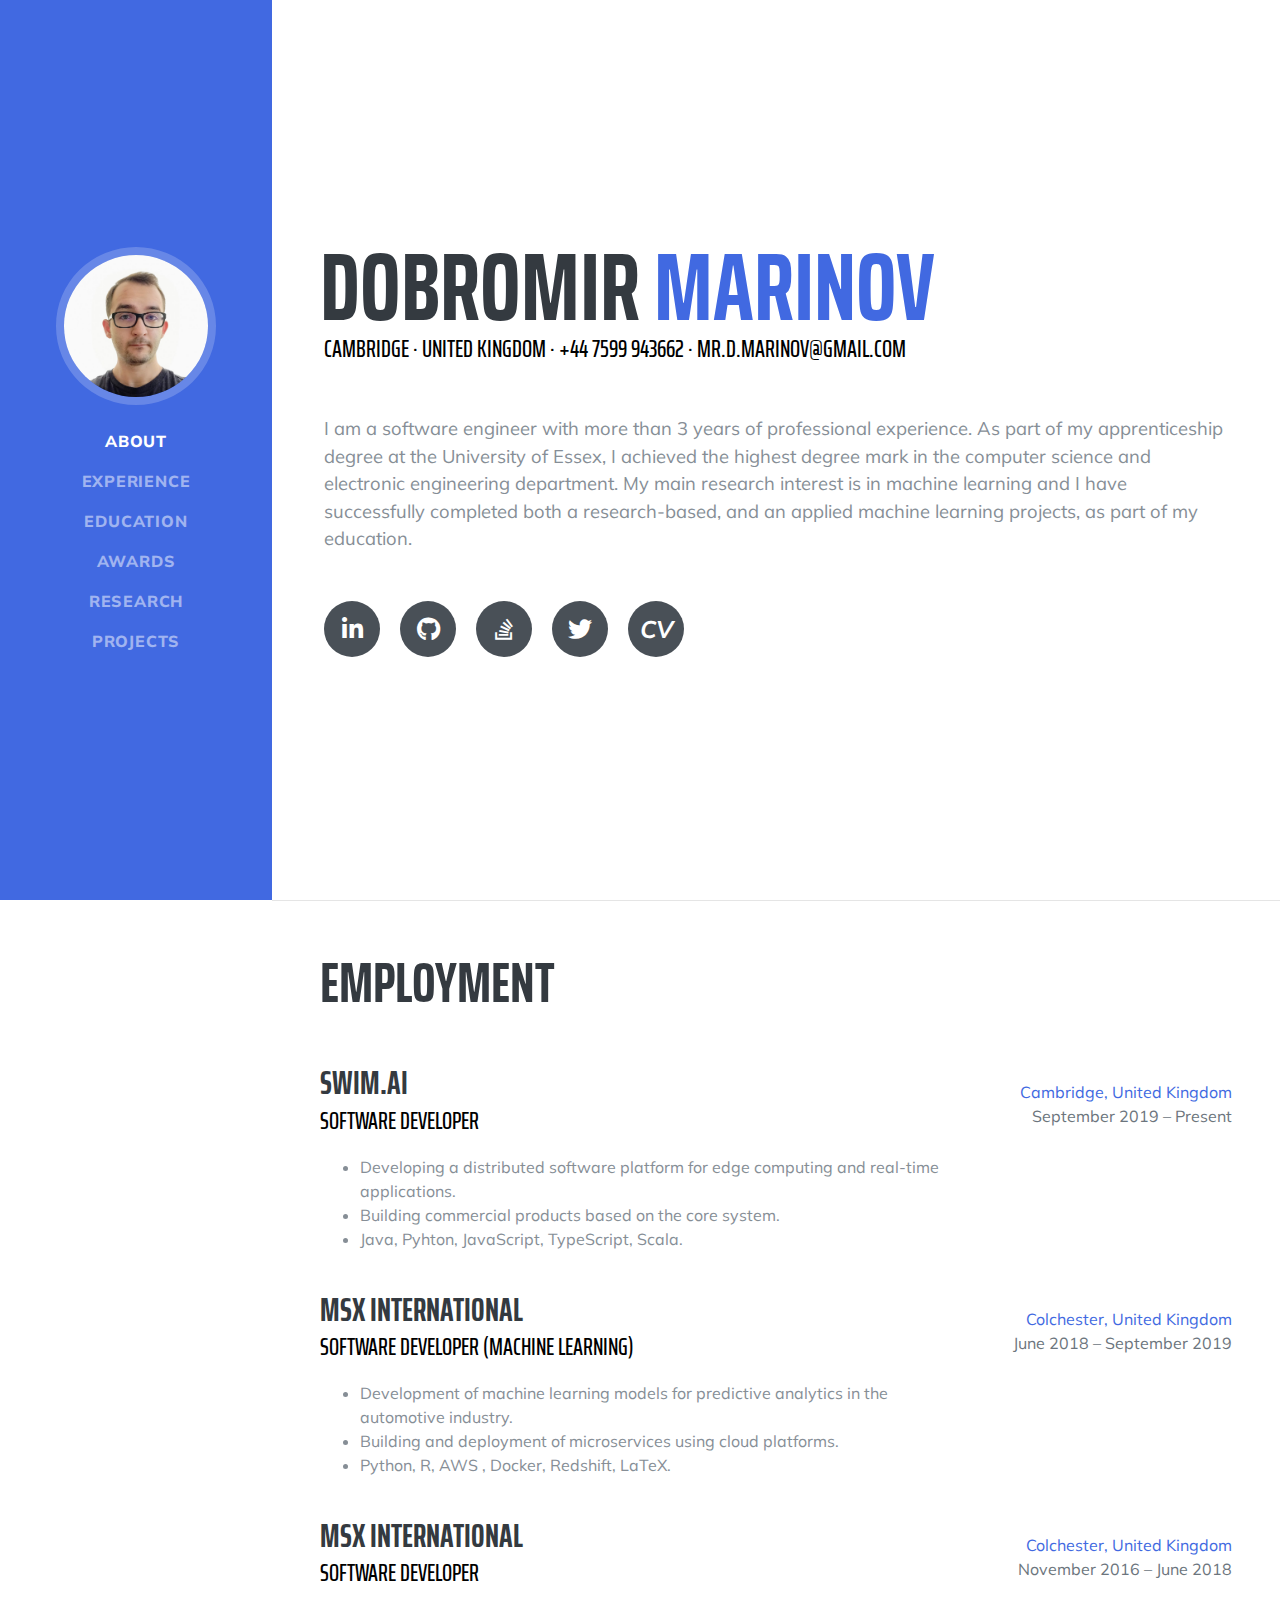
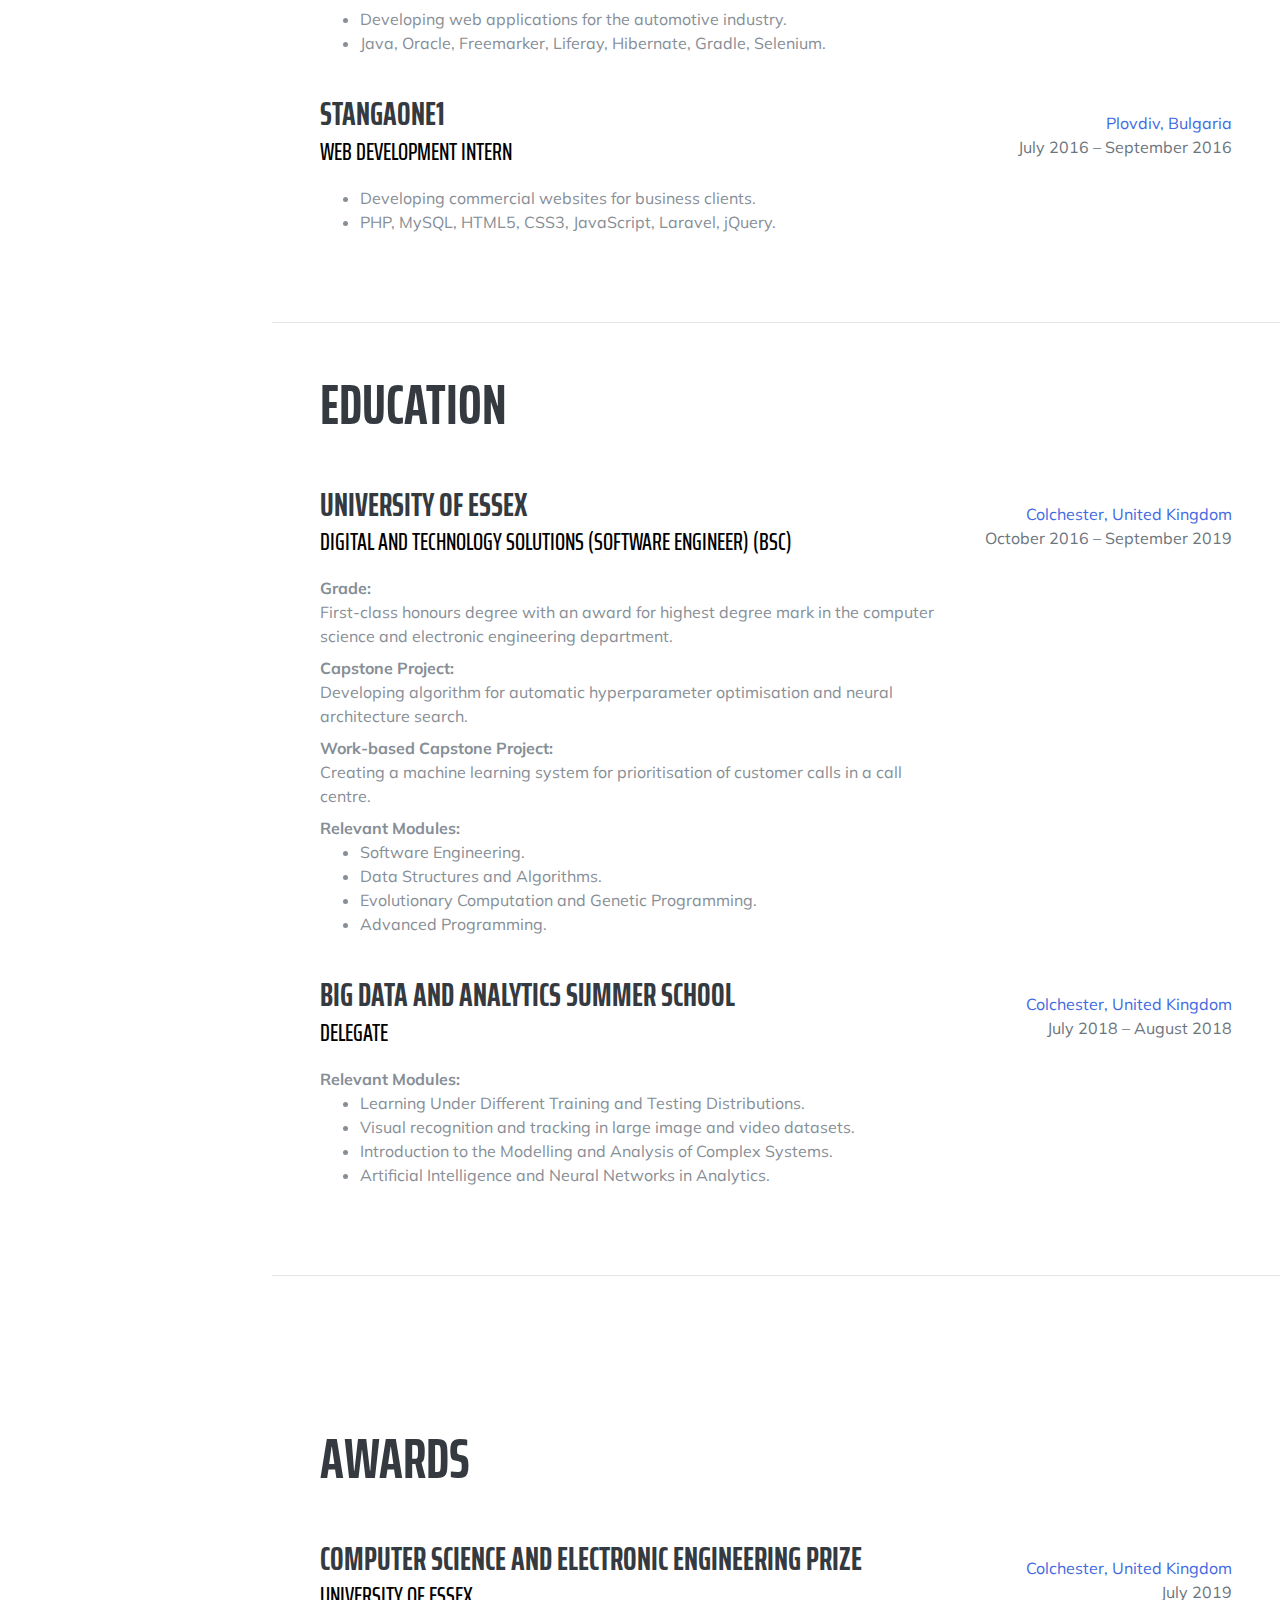
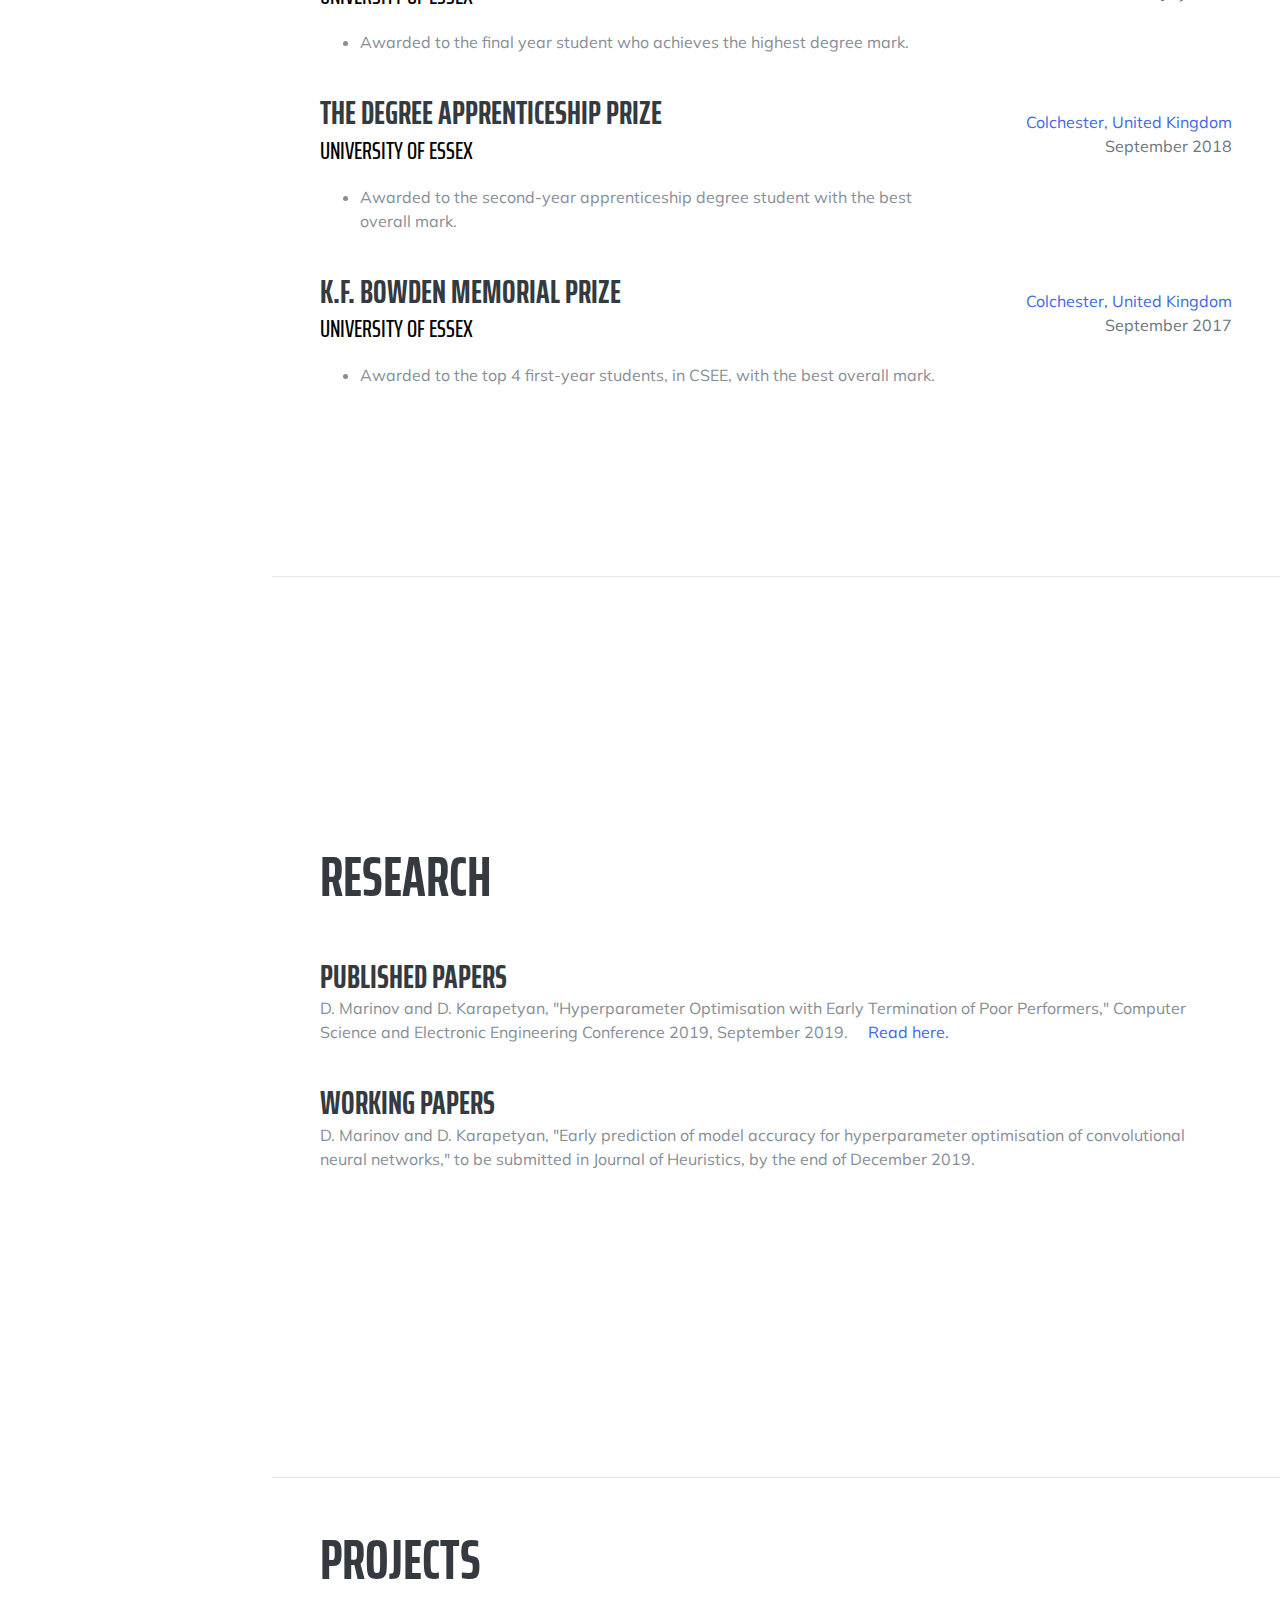
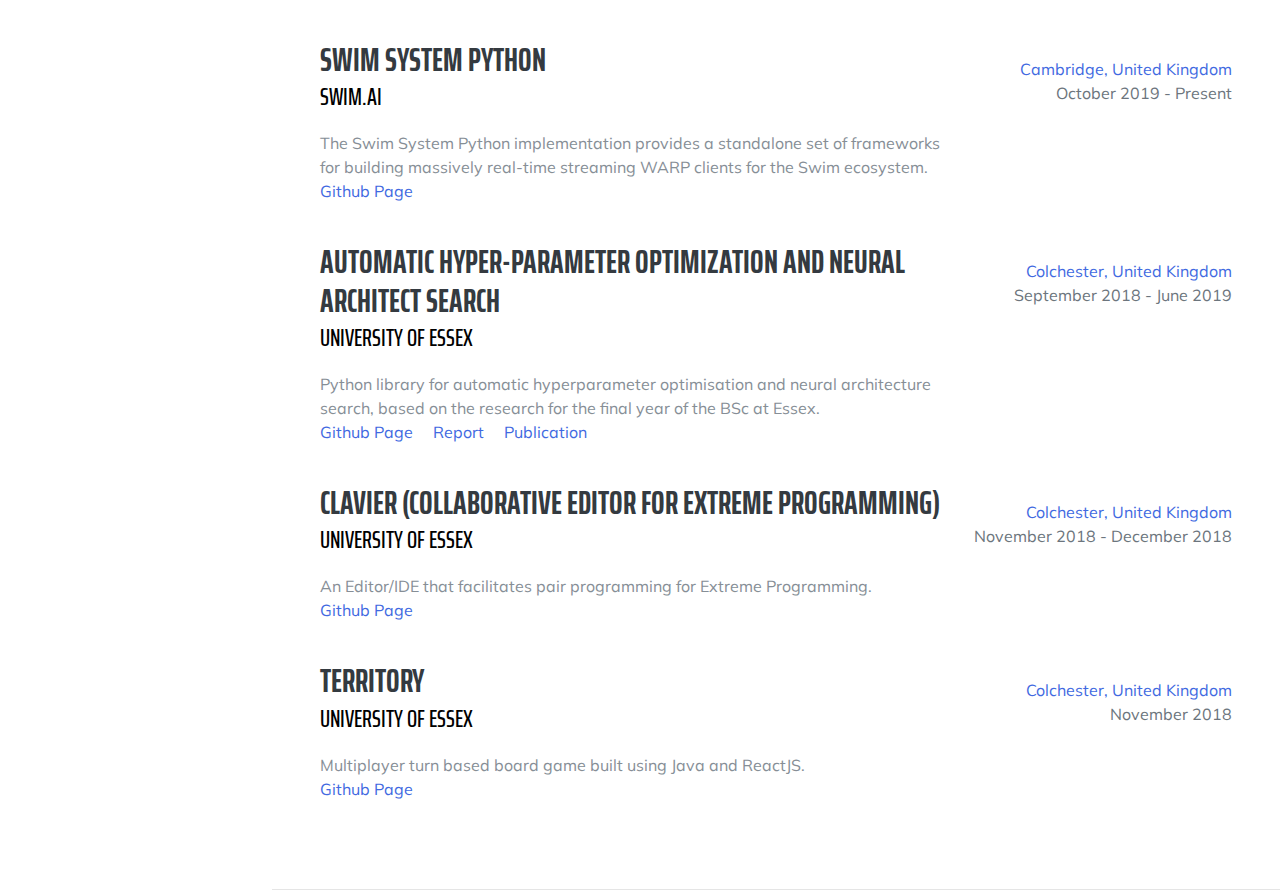
==== index.html @ d0018402 "* Updated CV. * Updated city. * Updated education. * Updated job. * Updated publications and project" ====
<!DOCTYPE html>
<html lang="en">

<head>
    
    <meta charset="utf-8">
    <meta name="viewport" content="width=device-width, initial-scale=1, shrink-to-fit=no">
    <meta name="description" content="My name is Dobromir Marinov and I am a Software Engineer working in machine learning in the UK.">
    <meta name="keywords" content="ML, Software Engineer, Research, Dobromir, Marinov, University, Essex, Machine Learning">
    <meta name="author" content="Dobromir Marinov">
    <meta name="google-site-verification" content="XfNP_G_Fn_tW9j7ukim2nXzLcOLzjDixiuGM0zmpDhY"/>
    
    <title>Dobromir Marinov</title>
    
    <!-- Icon -->
    <link rel="apple-touch-icon-precomposed" sizes="57x57" href="img/favicon/apple-touch-icon-57x57.png"/>
    <link rel="apple-touch-icon-precomposed" sizes="114x114" href="img/favicon/apple-touch-icon-114x114.png"/>
    <link rel="apple-touch-icon-precomposed" sizes="72x72" href="img/favicon/apple-touch-icon-72x72.png"/>
    <link rel="apple-touch-icon-precomposed" sizes="144x144" href="img/favicon/apple-touch-icon-144x144.png"/>
    <link rel="apple-touch-icon-precomposed" sizes="60x60" href="img/favicon/apple-touch-icon-60x60.png"/>
    <link rel="apple-touch-icon-precomposed" sizes="120x120" href="img/favicon/apple-touch-icon-120x120.png"/>
    <link rel="apple-touch-icon-precomposed" sizes="76x76" href="img/favicon/apple-touch-icon-76x76.png"/>
    <link rel="apple-touch-icon-precomposed" sizes="152x152" href="img/favicon/apple-touch-icon-152x152.png"/>
    <link rel="icon" type="image/png" href="img/favicon/favicon-196x196.png" sizes="196x196"/>
    <link rel="icon" type="image/png" href="img/favicon/favicon-96x96.png" sizes="96x96"/>
    <link rel="icon" type="image/png" href="img/favicon/favicon-32x32.png" sizes="32x32"/>
    <link rel="icon" type="image/png" href="img/favicon/favicon-16x16.png" sizes="16x16"/>
    <link rel="icon" type="image/png" href="img/favicon/favicon-128.png" sizes="128x128"/>
    <meta name="application-name" content="&nbsp;"/>
    <meta name="msapplication-TileColor" content="#FFFFFF"/>
    <meta name="msapplication-TileImage" content="mstile-144x144.png"/>
    <meta name="msapplication-square70x70logo" content="mstile-70x70.png"/>
    <meta name="msapplication-square150x150logo" content="mstile-150x150.png"/>
    <meta name="msapplication-wide310x150logo" content="mstile-310x150.png"/>
    <meta name="msapplication-square310x310logo" content="mstile-310x310.png"/>
    
    
    <!-- Bootstrap core CSS -->
    <link href="vendor/bootstrap/css/bootstrap.min.css" rel="stylesheet">
    
    <!-- Custom fonts for this template -->
    <link href="https://fonts.googleapis.com/css?family=Saira+Extra+Condensed:500,700" rel="stylesheet">
    <link href="https://fonts.googleapis.com/css?family=Muli:400,400i,800,800i" rel="stylesheet">
    <link href="vendor/fontawesome-free/css/all.min.css" rel="stylesheet">
    
    <!-- Custom styles for this template -->
    <link href="css/resume.min.css" rel="stylesheet">

</head>

<body id="page-top">

<nav class="navbar navbar-expand-lg navbar-dark bg-primary fixed-top" id="sideNav">
    <a class="navbar-brand js-scroll-trigger" href="#page-top">
        <span class="d-block d-lg-none">Dobromir Marinov</span>
        <span class="d-none d-lg-block">
        <img class="img-fluid img-profile rounded-circle mx-auto mb-2" src="img/profile.jpg" alt="Dobromir">
      </span>
    </a>
    <button class="navbar-toggler" type="button" data-toggle="collapse" data-target="#navbarSupportedContent" aria-controls="navbarSupportedContent"
            aria-expanded="false" aria-label="Toggle navigation">
        <span class="navbar-toggler-icon"></span>
    </button>
    <div class="collapse navbar-collapse" id="navbarSupportedContent">
        <ul class="navbar-nav">
            <li class="nav-item">
                <a class="nav-link js-scroll-trigger" href="#about">About</a>
            </li>
            <li class="nav-item">
                <a class="nav-link js-scroll-trigger" href="#experience">Experience</a>
            </li>
            <li class="nav-item">
                <a class="nav-link js-scroll-trigger" href="#education">Education</a>
            </li>
            <li class="nav-item">
                <a class="nav-link js-scroll-trigger" href="#awards">Awards</a>
            </li>
            <li class="nav-item">
                <a class="nav-link js-scroll-trigger" href="#research">Research</a>
            </li>
            <li class="nav-item">
                <a class="nav-link js-scroll-trigger" href="#projects">Projects</a>
            </li>
        </ul>
    </div>
</nav>

<div class="container-fluid p-0">
    
    <section class="resume-section p-3 p-lg-5 d-flex align-items-center" id="about">
        <div class="w-100">
            <h1 class="mb-0">Dobromir
                <span class="text-primary">Marinov</span>
            </h1>
            <div class="subheading mb-5 pl-1">Cambridge · United Kingdom · +44 7599 943662 · <span class="reversed">moc.liamg@voniram.d.rm</span>
            </div>
            <p class="lead mb-5 pl-1">I am a software engineer with more than 3 years of professional experience.
                As part of my apprenticeship degree at the University of Essex, I achieved the highest degree mark in the computer science and
                electronic engineering department.
                My main research interest is in machine learning and I have successfully completed both a research-based, and an applied machine
                learning projects, as part of my education.</p>
            <div class="social-icons pl-1">
                <a href="https://www.linkedin.com/in/dobromirmarinov/">
                    <i class="fab fa-linkedin-in"></i>
                </a>
                <a href="https://github.com/DobromirM">
                    <i class="fab fa-github"></i>
                </a>
                <a href="https://stackoverflow.com/users/5853611/dobromirm">
                    <i class="fab fa-stack-overflow"></i>
                </a>
                <a href="https://twitter.com/DobromirMarinov">
                    <i class="fab fa-twitter"></i>
                </a>
                <a id="cv" href="resources/DMarinovCV.pdf" target="_blank">
                    <i>CV</i>
                </a>
            </div>
        </div>
    </section>
    
    <hr class="m-0">
    
    <section class="resume-section p-3 p-lg-5 d-flex justify-content-center" id="experience">
        <div class="w-100">
            <h2 class="mb-5">Employment</h2>
            
            
            <div class="resume-item d-flex flex-column flex-md-row justify-content-between mb-4">
                <div class="resume-content">
                    <h3 class="mb-0">Swim.Ai</h3>
                    <div class="subheading mb-3">Software Developer</div>
                    <ul>
                        <li>Developing a distributed software platform for edge computing and real-time applications.</li>
                        <li>Building commercial products based on the core system.</li>
                        <li>Java, Pyhton, JavaScript, TypeScript, Scala.</li>
                    </ul>
                </div>
                <div class="resume-date text-md-right">
                    <div class="text-primary pt-3">Cambridge, United Kingdom</div>
                    <div class="text-secondary">September 2019 – Present</div>
                </div>
            </div>
            <div class="resume-item d-flex flex-column flex-md-row justify-content-between mb-4">
                <div class="resume-content">
                    <h3 class="mb-0">MSX International</h3>
                    <div class="subheading mb-3">Software Developer (Machine Learning)</div>
                    <ul>
                        <li>Development of machine learning models for predictive analytics in the automotive industry.</li>
                        <li>Building and deployment of microservices using cloud platforms.</li>
                        <li>Python, R, AWS , Docker, Redshift, LaTeX.</li>
                    </ul>
                </div>
                <div class="resume-date text-md-right">
                    <div class="text-primary pt-3">Colchester, United Kingdom</div>
                    <div class="text-secondary">June 2018 – September 2019</div>
                </div>
            </div>
            
            <div class="resume-item d-flex flex-column flex-md-row justify-content-between mb-4">
                <div class="resume-content">
                    <h3 class="mb-0">MSX International</h3>
                    <div class="subheading mb-3">Software Developer</div>
                    <ul>
                        <li>Developing web applications for the automotive industry.</li>
                        <li>Java, Oracle, Freemarker, Liferay, Hibernate, Gradle, Selenium.</li>
                    </ul>
                </div>
                <div class="resume-date text-md-right">
                    <div class="text-primary pt-3">Colchester, United Kingdom</div>
                    <div class="text-secondary">November 2016 – June 2018</div>
                </div>
            </div>
            <div class="resume-item d-flex flex-column flex-md-row justify-content-between mb-4">
                <div class="resume-content">
                    <h3 class="mb-0">StangaOne1</h3>
                    <div class="subheading mb-3">Web Development Intern</div>
                    <ul>
                        <li>Developing commercial websites for business clients.</li>
                        <li>PHP, MySQL, HTML5, CSS3, JavaScript, Laravel, jQuery.</li>
                    </ul>
                </div>
                <div class="resume-date text-md-right">
                    <div class="text-primary pt-3">Plovdiv, Bulgaria</div>
                    <div class="text-secondary">July 2016 – September 2016</div>
                </div>
            </div>
        
        </div>
    
    </section>
    
    <hr class="m-0">
    
    <section class="resume-section p-3 p-lg-5 d-flex align-items-center" id="education">
        <div class="w-100">
            <h2 class="mb-5">Education</h2>
            
            <div class="resume-item d-flex flex-column flex-md-row justify-content-between mb-4">
                <div class="resume-content">
                    <h3 class="mb-0">University of Essex</h3>
                    <div class="subheading mb-3">Digital and Technology Solutions (Software Engineer) (BSc)</div>
                    <div><strong>Grade:</strong>
                        <div>
                        </div>
                        First-class honours degree with an award for highest degree mark in the computer science and electronic engineering
                        department.
                    </div>
                    <div class="mt-2"><strong>Capstone Project:</strong>
                        <div>
                        </div>
                        Developing algorithm for automatic hyperparameter optimisation and neural architecture search.
                    </div>
                    <div class="mt-2"><strong>Work-based Capstone Project:</strong>
                        <div>
                        </div>
                        Creating a machine learning system for prioritisation of customer calls in a call centre.
                    </div>
                    <div class="mt-2"><strong>Relevant Modules:</strong></div>
                    <ul>
                        <li>Software Engineering.</li>
                        <li>Data Structures and Algorithms.</li>
                        <li>Evolutionary Computation and Genetic Programming.</li>
                        <li>Advanced Programming.</li>
                    </ul>
                </div>
                <div class="resume-date text-md-right">
                    <div class="text-primary pt-3">Colchester, United Kingdom</div>
                    <div class="text-secondary">October 2016 – September 2019</div>
                </div>
            </div>
            
            <div class="resume-item d-flex flex-column flex-md-row justify-content-between mb-4">
                <div class="resume-content">
                    <h3 class="mb-0">Big Data and Analytics Summer School</h3>
                    <div class="subheading mb-3">Delegate</div>
                    <div class="mt-2"><strong>Relevant Modules:</strong></div>
                    <ul>
                        <li>Learning Under Different Training and Testing Distributions.</li>
                        <li>Visual recognition and tracking in large image and video datasets.</li>
                        <li>Introduction to the Modelling and Analysis of Complex Systems.</li>
                        <li>Artificial Intelligence and Neural Networks in Analytics.</li>
                    </ul>
                </div>
                <div class="resume-date text-md-right">
                    <div class="text-primary pt-3">Colchester, United Kingdom</div>
                    <div class="text-secondary">July 2018 – August 2018</div>
                </div>
            </div>
        
        </div>
    </section>
    
    <hr class="m-0">
    
    <section class="resume-section p-3 p-lg-5 d-flex align-items-center" id="awards">
        <div class="w-100">
            <h2 class="mb-5">Awards</h2>
            
            <div class="resume-item d-flex flex-column flex-md-row justify-content-between mb-4">
                <div class="resume-content">
                    <h3 class="mb-0">Computer Science and Electronic Engineering Prize</h3>
                    <div class="subheading mb-3">University of Essex</div>
                    <ul>
                        <li>Awarded to the final year student who achieves the highest degree mark.</li>
                    </ul>
                </div>
                <div class="resume-date text-md-right">
                    <div class="text-primary pt-3">Colchester, United Kingdom</div>
                    <div class="text-secondary">July 2019</div>
                </div>
            </div>
            
            <div class="resume-item d-flex flex-column flex-md-row justify-content-between mb-4">
                <div class="resume-content">
                    <h3 class="mb-0">The Degree Apprenticeship Prize</h3>
                    <div class="subheading mb-3">University of Essex</div>
                    <ul>
                        <li>Awarded to the second-year apprenticeship degree student with the best overall mark.</li>
                    </ul>
                </div>
                <div class="resume-date text-md-right">
                    <div class="text-primary pt-3">Colchester, United Kingdom</div>
                    <div class="text-secondary">September 2018</div>
                </div>
            </div>
            
            <div class="resume-item d-flex flex-column flex-md-row justify-content-between mb-4">
                <div class="resume-content">
                    <h3 class="mb-0">K.F. Bowden Memorial Prize</h3>
                    <div class="subheading mb-3">University of Essex</div>
                    <ul>
                        <li>Awarded to the top 4 first-year students, in CSEE, with the best overall mark.</li>
                    </ul>
                </div>
                <div class="resume-date text-md-right">
                    <div class="text-primary pt-3">Colchester, United Kingdom</div>
                    <div class="text-secondary">September 2017</div>
                </div>
            </div>
        </div>
    </section>
    
    <hr class="m-0">
    
    <section class="resume-section p-3 p-lg-5 d-flex align-items-center" id="research">
        <div class="w-100">
            
            <h2 class="mb-5">Research</h2>
            
            <div class="resume-item d-flex flex-column flex-md-row justify-content-between mb-4">
                <div class="resume-content">
                    <h3 class="mb-0">Published Papers</h3>
                    <p>D. Marinov and D. Karapetyan, "Hyperparameter Optimisation with Early Termination of Poor Performers," Computer Science and
                        Electronic Engineering Conference 2019, September 2019.
                        <a class="ml-3" href="https://arxiv.org/pdf/1907.08651.pdf" target="_blank">Read here.</a>
                    </p>
                   
                </div>
            </div>
            
            <div class="resume-item d-flex flex-column flex-md-row justify-content-between mb-4">
                <div class="resume-content">
                    <h3 class="mb-0">Working Papers</h3>
                    <p>D. Marinov and D. Karapetyan, "Early prediction of model accuracy for hyperparameter optimisation of convolutional neural
                        networks," to be submitted in Journal of Heuristics, by the end of December 2019.
                    </p>
                </div>
            </div>
            
        </div>
    </section>
    
    <hr class="m-0">
    
    <section class="resume-section p-3 p-lg-5 d-flex align-items-center" id="projects">
        <div class="w-100">
            <h2 class="mb-5">Projects</h2>
            
            <div class="resume-item d-flex flex-column flex-md-row justify-content-between mb-4">
                <div class="resume-content">
                    <h3 class="mb-0">Swim System Python</h3>
                    <div class="subheading mb-3">Swim.AI</div>
                    <p>The Swim System Python implementation provides a standalone set of frameworks for building massively real-time streaming WARP
                        clients for the Swim ecosystem.
                        <br><a href="https://github.com/swimos/swim-system-python">Github Page</a>
                    </p>
                </div>
                <div class="resume-date text-md-right">
                    <div class="text-primary pt-3">Cambridge, United Kingdom</div>
                    <div class="text-secondary">October 2019 - Present</div>
                </div>
            </div>
            
            <div class="resume-item d-flex flex-column flex-md-row justify-content-between mb-4">
                <div class="resume-content">
                    <h3 class="mb-0">Automatic hyper-parameter optimization and neural architect search</h3>
                    <div class="subheading mb-3">University of Essex</div>
                    <p>Python library for automatic hyperparameter optimisation and neural architecture search, based on the research for the final
                        year of the BSc at Essex.
                        <br><a href="https://github.com/DobromirM/Predictive-Hyperparameter-Optimisation">Github Page</a>
                        <a class="ml-3" id="hyper-opt-report" href="resources/Hyper_Opt_Final_Report.pdf" target="_blank">Report</a>
                        <a class="ml-3" id="hyper-opt-publication" href="https://arxiv.org/pdf/1907.08651.pdf" target="_blank">Publication</a>
                    </p>
                </div>
                <div class="resume-date text-md-right">
                    <div class="text-primary pt-3">Colchester, United Kingdom</div>
                    <div class="text-secondary">September 2018 - June 2019</div>
                </div>
            </div>
            
            <div class="resume-item d-flex flex-column flex-md-row justify-content-between mb-4">
                <div class="resume-content">
                    <h3 class="mb-0">CLAVIER (ColLaborAtiVe edItor for Extreme pRogramming)</h3>
                    <div class="subheading mb-3">University of Essex</div>
                    <p>An Editor/IDE that facilitates pair programming for Extreme Programming.
                        <br><a href="https://github.com/DobromirM/Clavier">Github Page</a>
                    </p>
                </div>
                <div class="resume-date text-md-right">
                    <div class="text-primary pt-3">Colchester, United Kingdom</div>
                    <div class="text-secondary">November 2018 - December 2018</div>
                </div>
            </div>
            
            <div class="resume-item d-flex flex-column flex-md-row justify-content-between mb-4">
                <div class="resume-content">
                    <h3 class="mb-0">Territory</h3>
                    <div class="subheading mb-3">University of Essex</div>
                    <p>Multiplayer turn based board game built using Java and ReactJS.
                        <br><a href="https://github.com/DobromirM/Territory">Github Page</a>
                    </p>
                </div>
                <div class="resume-date text-md-right">
                    <div class="text-primary pt-3">Colchester, United Kingdom</div>
                    <div class="text-secondary">November 2018</div>
                </div>
            </div>
        
        </div>
    </section>
    
    <hr class="m-0">

</div>

<!-- Bootstrap core JavaScript -->
<script src="vendor/jquery/jquery.min.js"></script>
<script src="vendor/bootstrap/js/bootstrap.bundle.min.js"></script>

<!-- Plugin JavaScript -->
<script src="vendor/jquery-easing/jquery.easing.min.js"></script>

<!-- Custom scripts for this template -->
<script src="js/resume.min.js"></script>

</body>

</html>
---- css/resume.min.css ----
/*!
 * Start Bootstrap - Resume v5.0.3 (https://startbootstrap.com/template-overviews/resume)
 * Copyright 2013-2019 Start Bootstrap
 * Licensed under MIT (https://github.com/BlackrockDigital/startbootstrap-resume/blob/master/LICENSE)
 */body{font-family:Muli,-apple-system,BlinkMacSystemFont,'Segoe UI',Roboto,'Helvetica Neue',Arial,sans-serif,'Apple Color Emoji','Segoe UI Emoji','Segoe UI Symbol','Noto Color Emoji';padding-top:54px;color:#868e96}@media (min-width:992px){body{padding-top:0;padding-left:17rem}}h1,h2,h3,h4,h5,h6{font-family:'Saira Extra Condensed',-apple-system,BlinkMacSystemFont,'Segoe UI',Roboto,'Helvetica Neue',Arial,sans-serif,'Apple Color Emoji','Segoe UI Emoji','Segoe UI Symbol','Noto Color Emoji';font-weight:700;text-transform:uppercase;color:#343a40}h1{font-size:6rem;line-height:5.5rem}h2{font-size:3.5rem}h3{font-size:2rem}p.lead{font-size:1.15rem;font-weight:400}.subheading{text-transform:uppercase;font-weight:500;font-family:'Saira Extra Condensed',-apple-system,BlinkMacSystemFont,'Segoe UI',Roboto,'Helvetica Neue',Arial,sans-serif,'Apple Color Emoji','Segoe UI Emoji','Segoe UI Symbol','Noto Color Emoji';font-size:1.5rem;color:#000}.social-icons a{display:inline-block;height:3.5rem;width:3.5rem;background-color:#495057;color:#fff!important;border-radius:100%;text-align:center;font-size:1.5rem;line-height:3.5rem;margin-right:1rem}.social-icons a:last-child{margin-right:0}.social-icons a:hover{background-color:#4169e1}.dev-icons{font-size:3rem}.dev-icons .list-inline-item i:hover{color:#4169e1}#sideNav .navbar-nav .nav-item .nav-link{font-weight:800;letter-spacing:.05rem;text-transform:uppercase}#sideNav .navbar-toggler:focus{outline-color:#d48a6e}.reversed{direction:rtl;unicode-bidi:bidi-override}@media (min-width:992px){#sideNav{text-align:center;position:fixed;top:0;left:0;display:-webkit-box;display:-ms-flexbox;display:flex;-webkit-box-orient:vertical;-webkit-box-direction:normal;-ms-flex-direction:column;flex-direction:column;width:17rem;height:100vh}#sideNav .navbar-brand{display:-webkit-box;display:-ms-flexbox;display:flex;margin:auto auto 0;padding:.5rem}#sideNav .navbar-brand .img-profile{max-width:10rem;max-height:10rem;border:.5rem solid rgba(255,255,255,.2)}#sideNav .navbar-collapse{display:-webkit-box;display:-ms-flexbox;display:flex;-webkit-box-align:start;-ms-flex-align:start;align-items:flex-start;-webkit-box-flex:0;-ms-flex-positive:0;flex-grow:0;width:100%;margin-bottom:auto}#sideNav .navbar-collapse .navbar-nav{-webkit-box-orient:vertical;-webkit-box-direction:normal;-ms-flex-direction:column;flex-direction:column;width:100%}#sideNav .navbar-collapse .navbar-nav .nav-item{display:block}#sideNav .navbar-collapse .navbar-nav .nav-item .nav-link{display:block}}section.resume-section{padding-top:5rem!important;padding-bottom:5rem!important;max-width:75rem}section.resume-section .resume-item .resume-date{min-width:none}@media (min-width:768px){section.resume-section{min-height:100vh}section.resume-section .resume-item .resume-date{min-width:18rem}}@media (min-width:992px){section.resume-section{padding-top:3rem!important;padding-bottom:3rem!important}}.bg-primary{background-color:#4169e1!important}.text-primary{color:#4169e1!important}a{color:#4169e1}a:active,a:focus,a:hover{color:#824027}#cv{font-weight:700}#cv:hover{text-decoration:none}
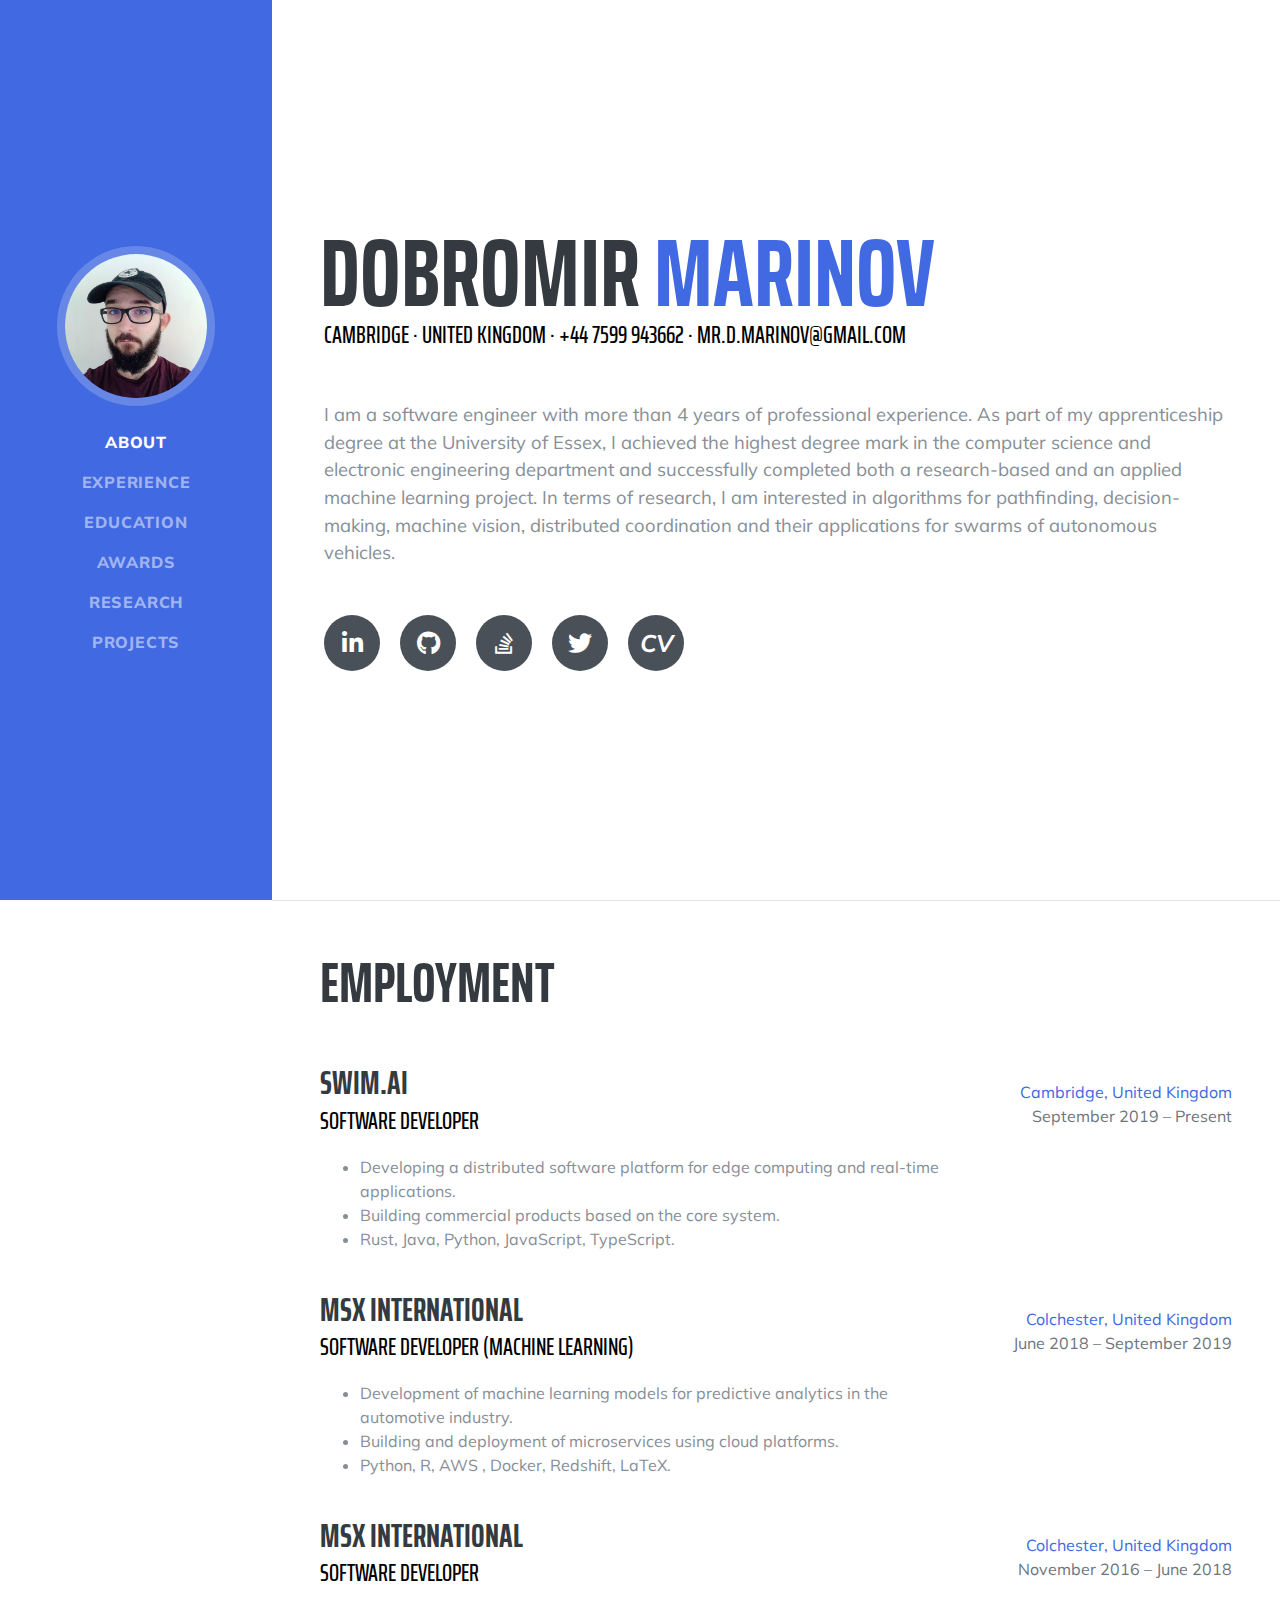
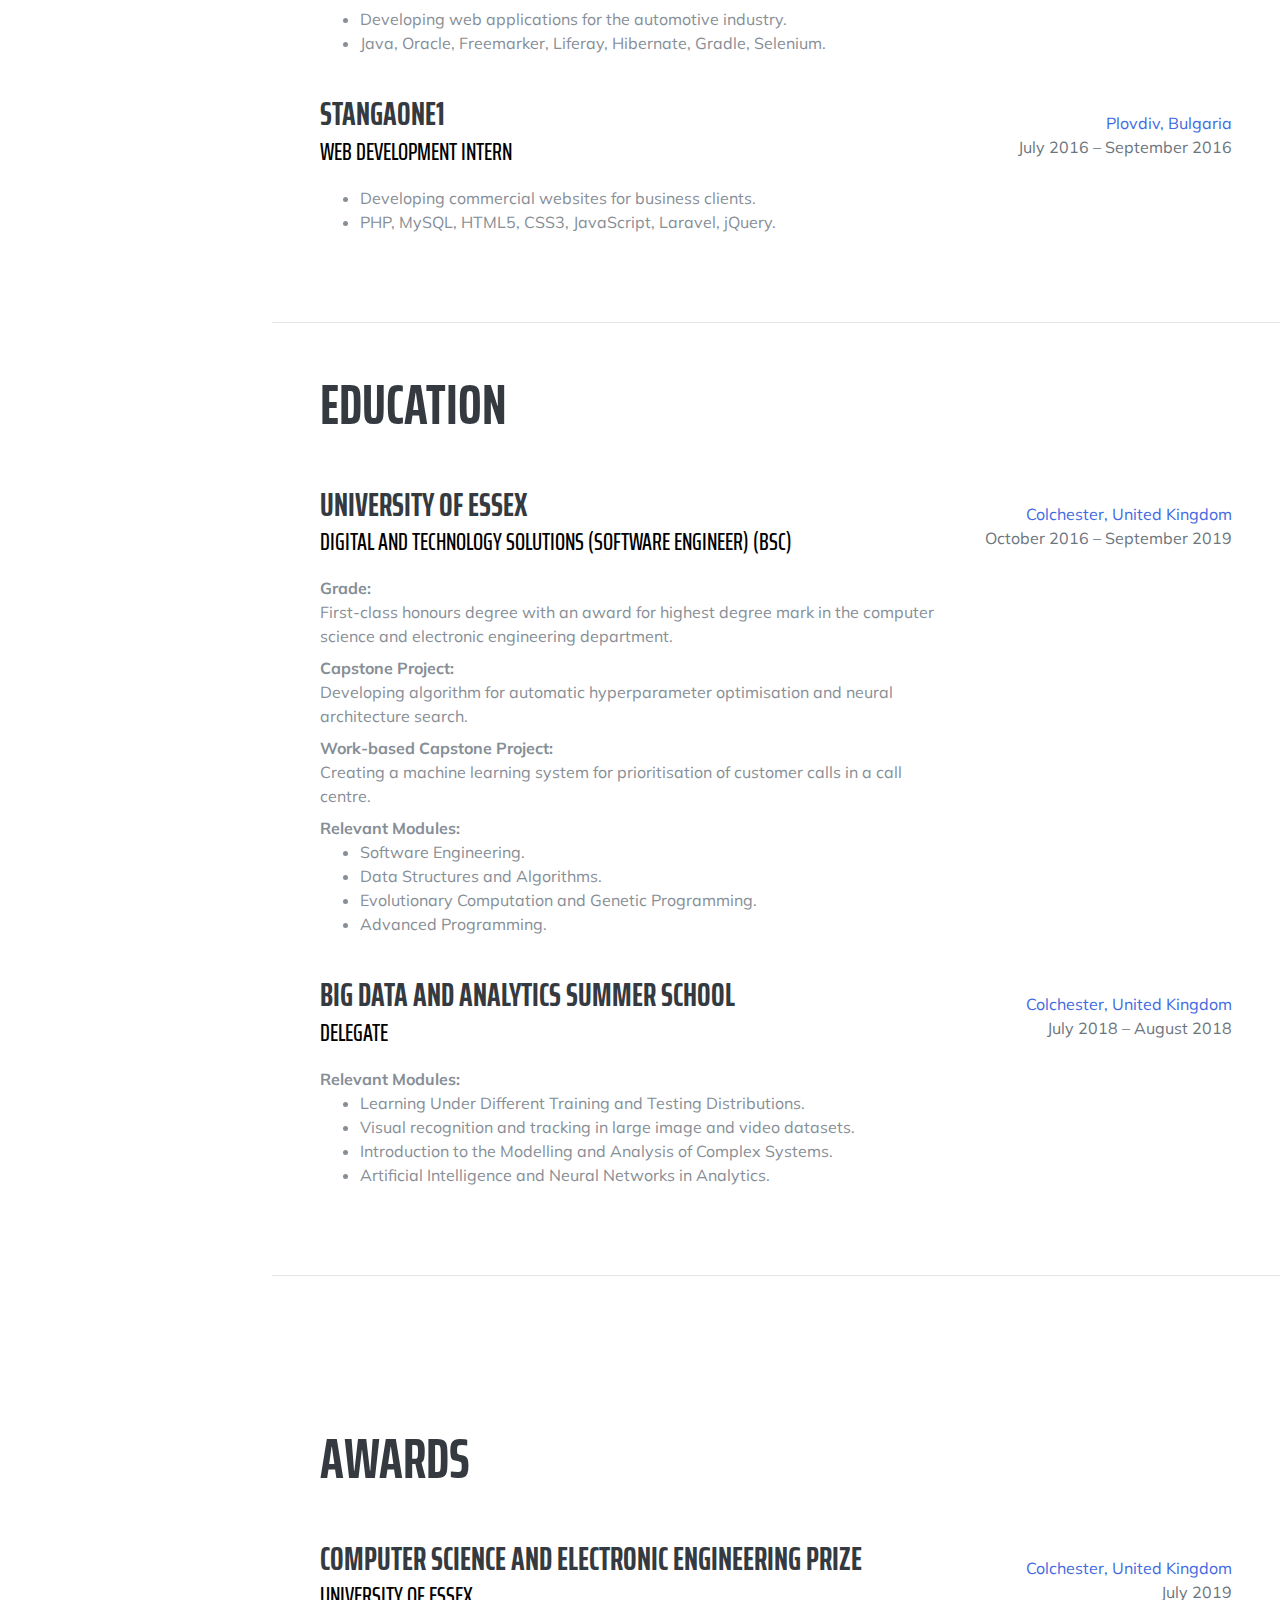
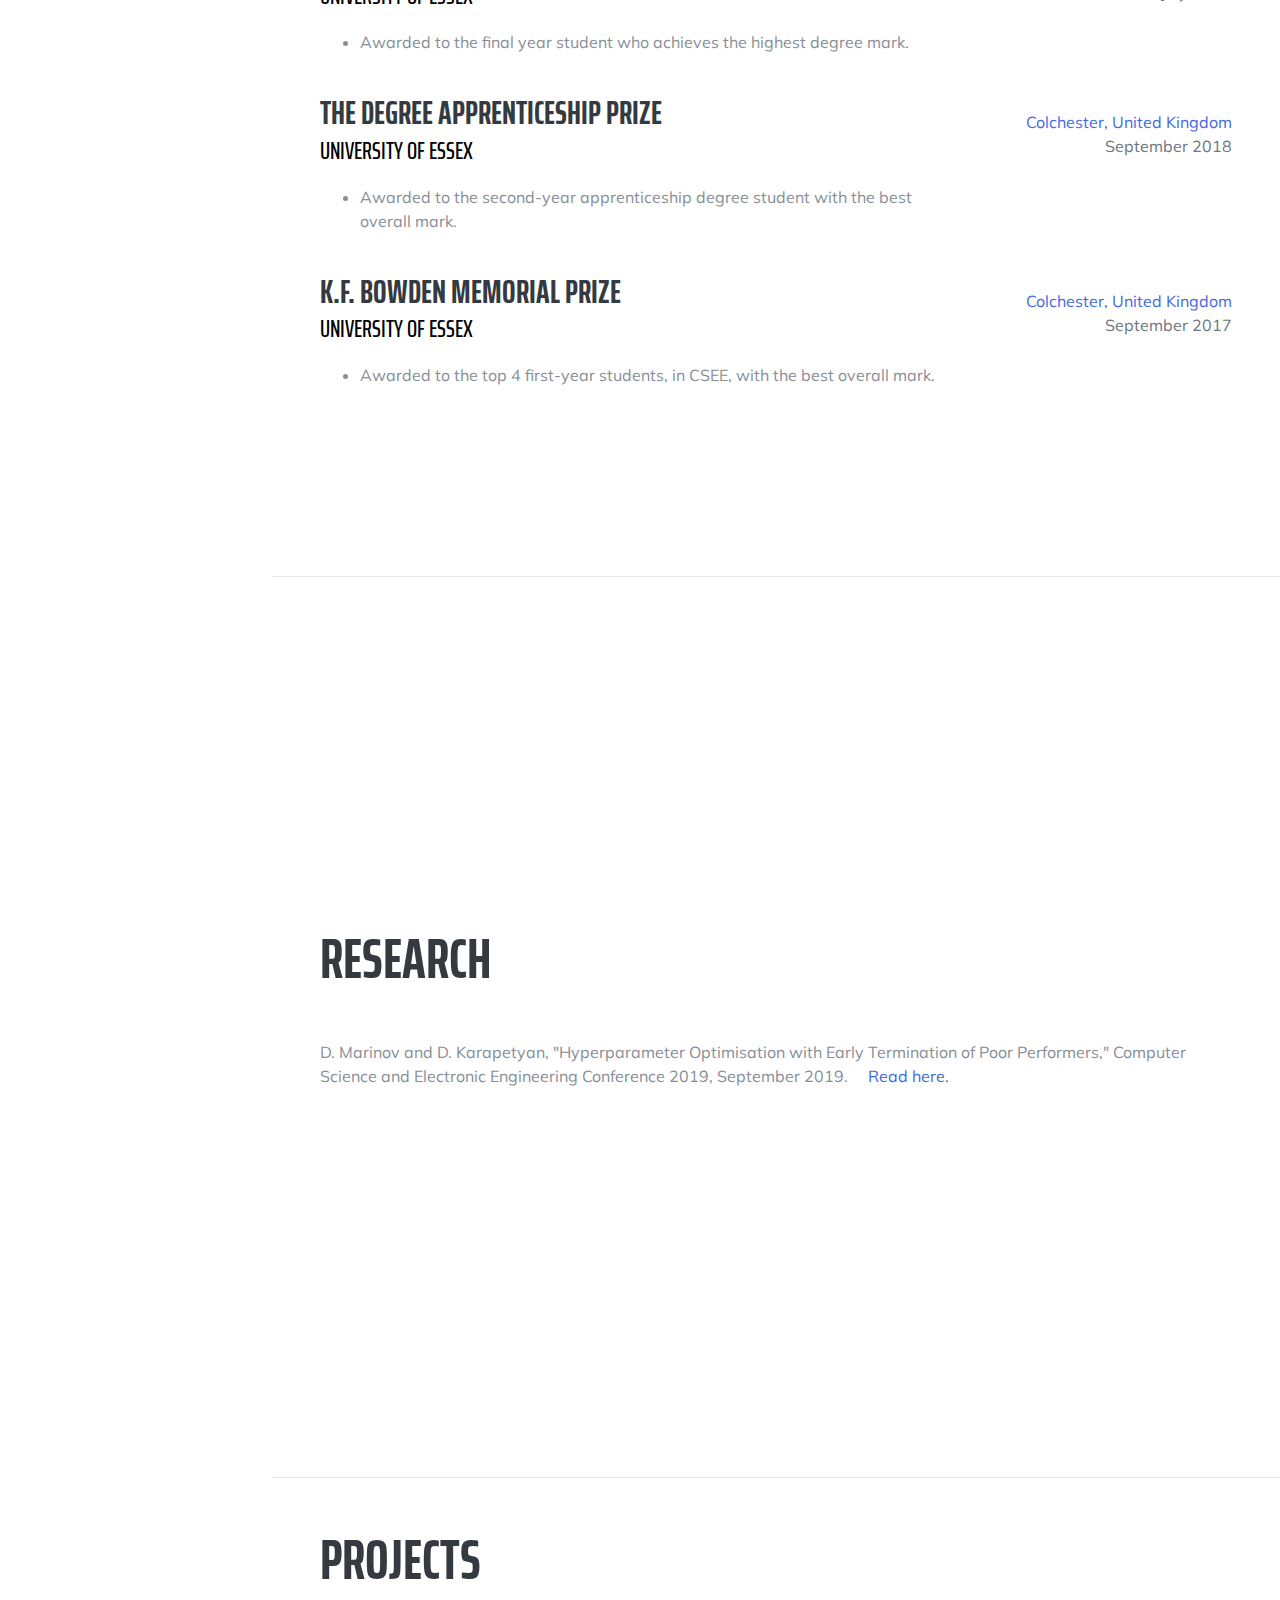
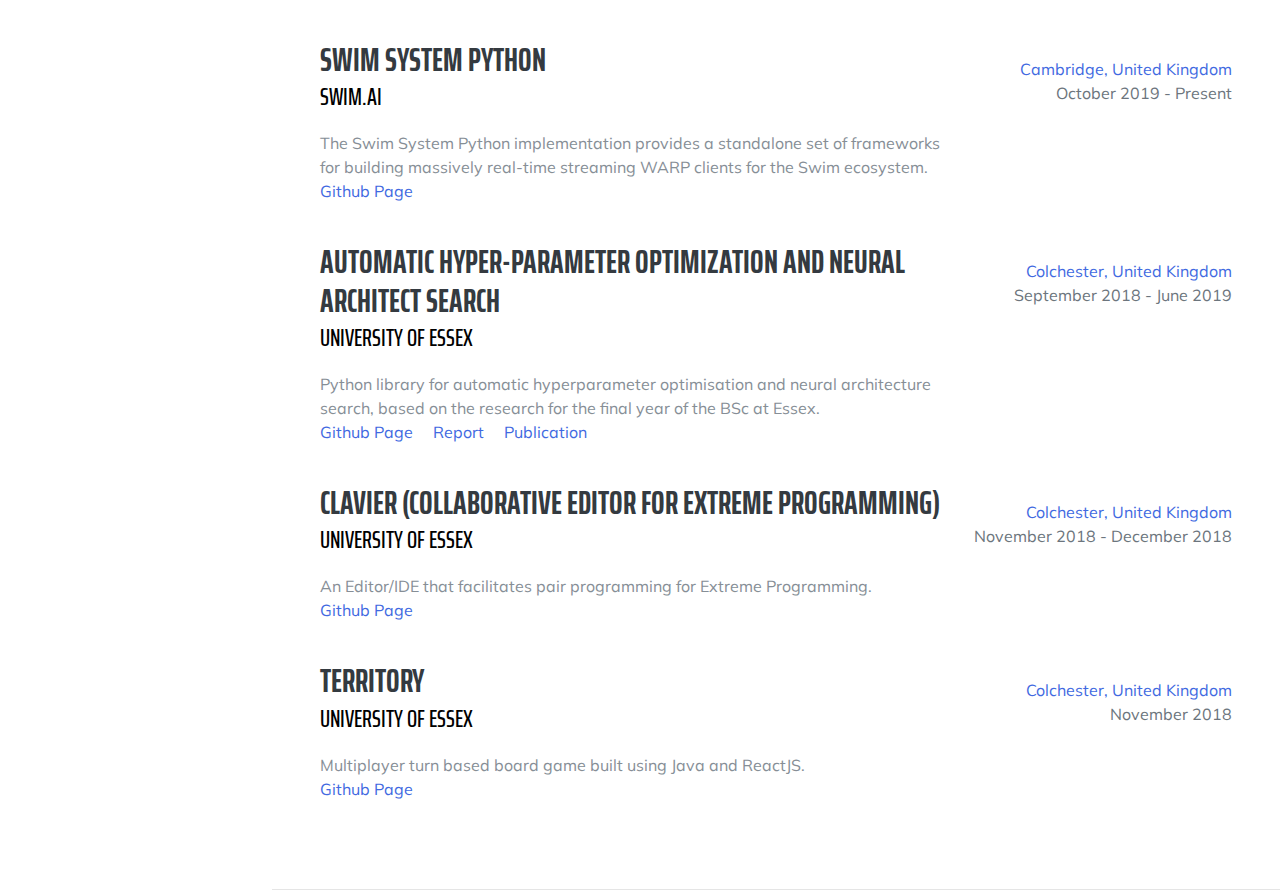
==== commit c3cc6297: "* Updated website" ====
--- a/index.html
+++ b/index.html
@@ -94,11 +94,11 @@
             </h1>
             <div class="subheading mb-5 pl-1">Cambridge · United Kingdom · +44 7599 943662 · <span class="reversed">moc.liamg@voniram.d.rm</span>
             </div>
-            <p class="lead mb-5 pl-1">I am a software engineer with more than 3 years of professional experience.
-                As part of my apprenticeship degree at the University of Essex, I achieved the highest degree mark in the computer science and
-                electronic engineering department.
-                My main research interest is in machine learning and I have successfully completed both a research-based, and an applied machine
-                learning projects, as part of my education.</p>
+            <p class="lead mb-5 pl-1">
+                I am a software engineer with more than 4 years of professional experience.
+                As part of my apprenticeship degree at the University of Essex, I achieved the highest degree mark in the computer science and electronic engineering department and successfully completed both a research-based and an applied machine learning project.
+                In terms of research, I am interested in algorithms for pathfinding, decision-making, machine vision, distributed coordination and their applications for swarms of autonomous vehicles.
+            </p>
             <div class="social-icons pl-1">
                 <a href="https://www.linkedin.com/in/dobromirmarinov/">
                     <i class="fab fa-linkedin-in"></i>
@@ -133,7 +133,7 @@
                     <ul>
                         <li>Developing a distributed software platform for edge computing and real-time applications.</li>
                         <li>Building commercial products based on the core system.</li>
-                        <li>Java, Pyhton, JavaScript, TypeScript, Scala.</li>
+                        <li>Rust, Java, Python, JavaScript, TypeScript.</li>
                     </ul>
                 </div>
                 <div class="resume-date text-md-right">
@@ -310,21 +310,11 @@
             
             <div class="resume-item d-flex flex-column flex-md-row justify-content-between mb-4">
                 <div class="resume-content">
-                    <h3 class="mb-0">Published Papers</h3>
                     <p>D. Marinov and D. Karapetyan, "Hyperparameter Optimisation with Early Termination of Poor Performers," Computer Science and
                         Electronic Engineering Conference 2019, September 2019.
                         <a class="ml-3" href="https://arxiv.org/pdf/1907.08651.pdf" target="_blank">Read here.</a>
                     </p>
                    
-                </div>
-            </div>
-            
-            <div class="resume-item d-flex flex-column flex-md-row justify-content-between mb-4">
-                <div class="resume-content">
-                    <h3 class="mb-0">Working Papers</h3>
-                    <p>D. Marinov and D. Karapetyan, "Early prediction of model accuracy for hyperparameter optimisation of convolutional neural
-                        networks," to be submitted in Journal of Heuristics, by the end of December 2019.
-                    </p>
                 </div>
             </div>
             
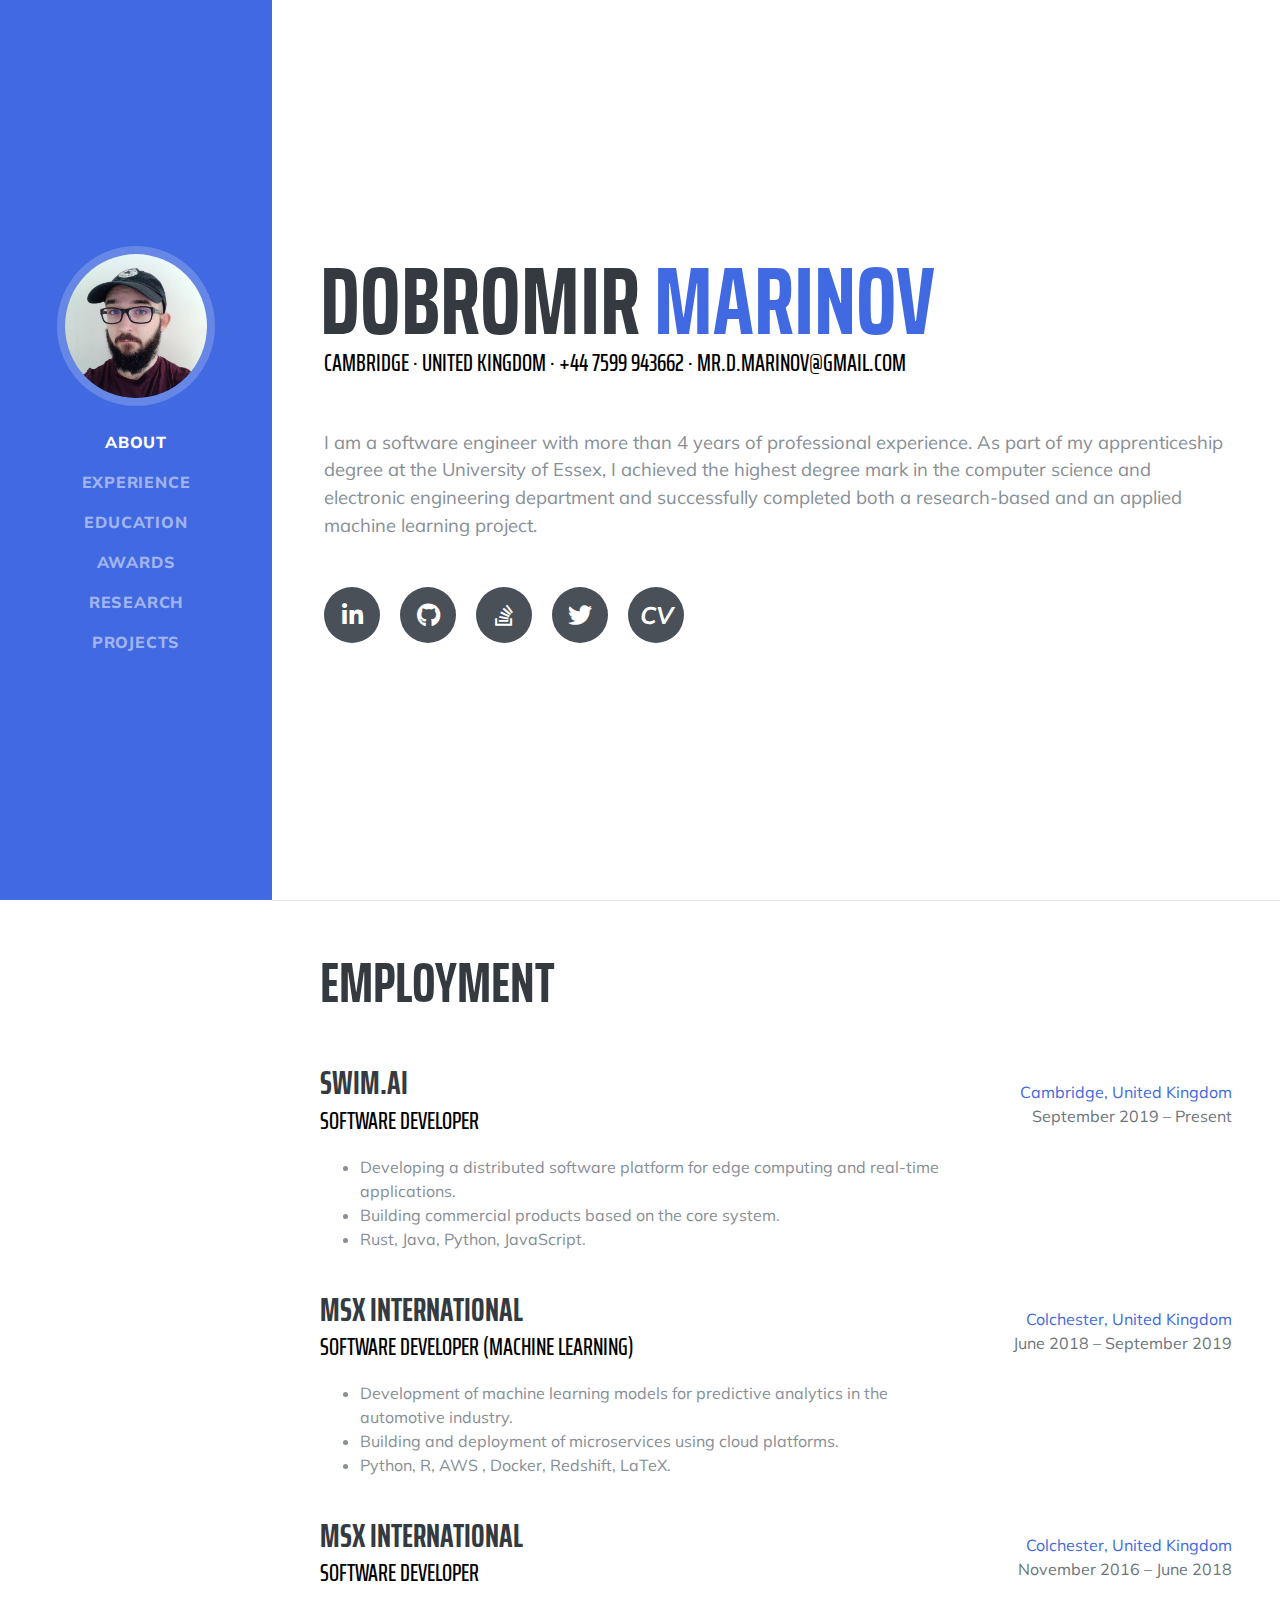
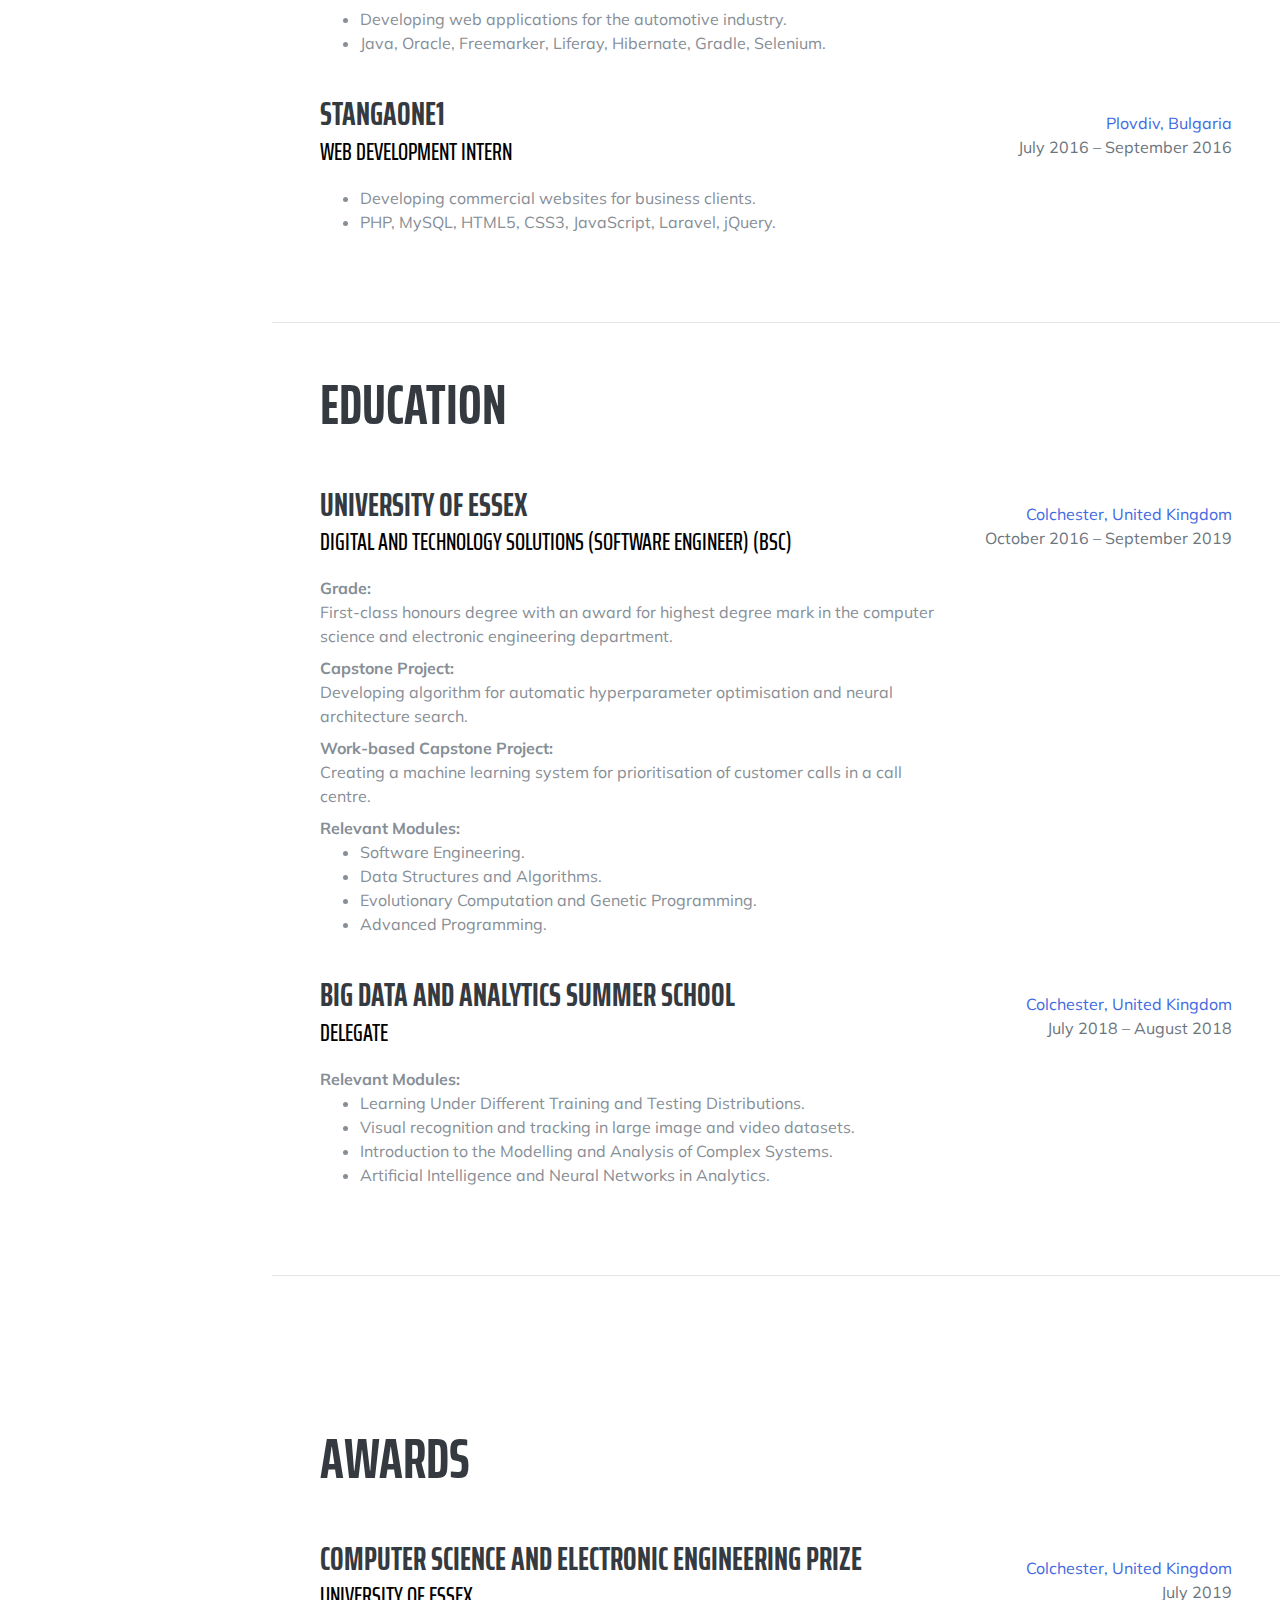
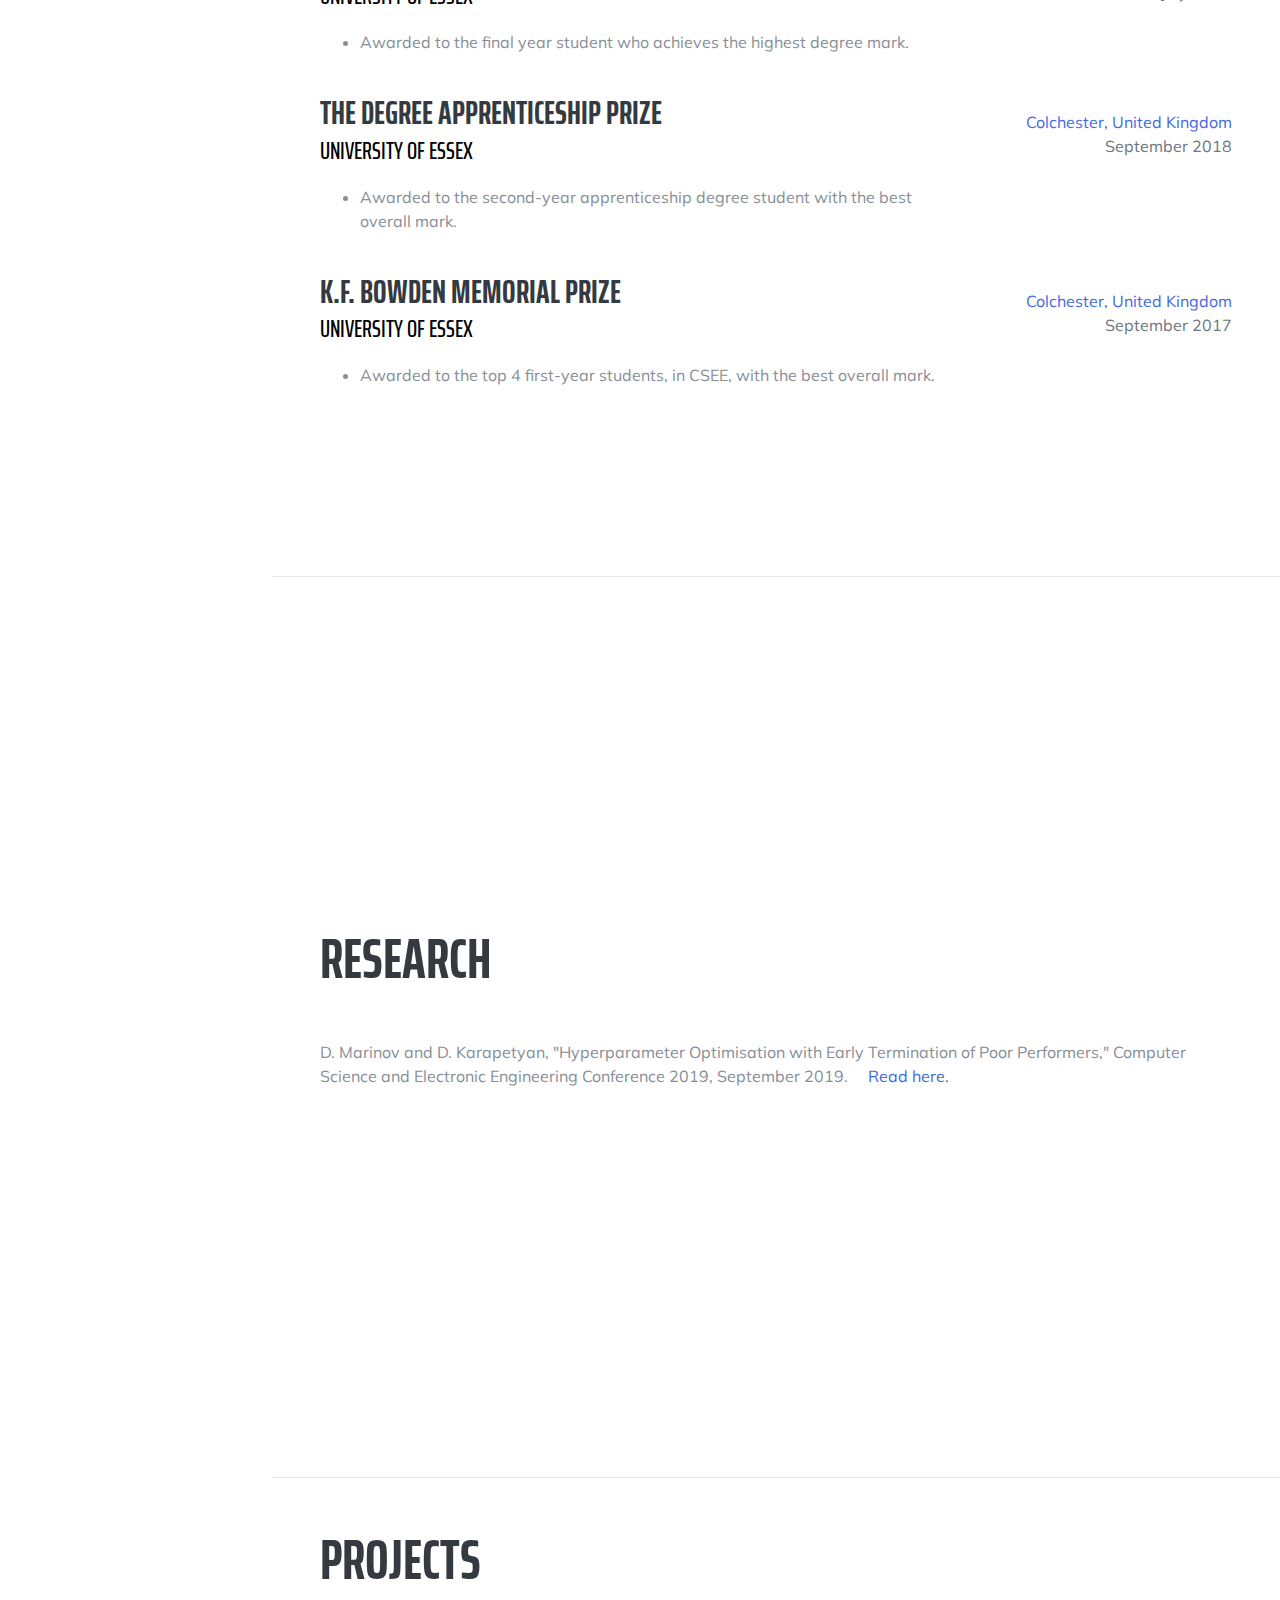
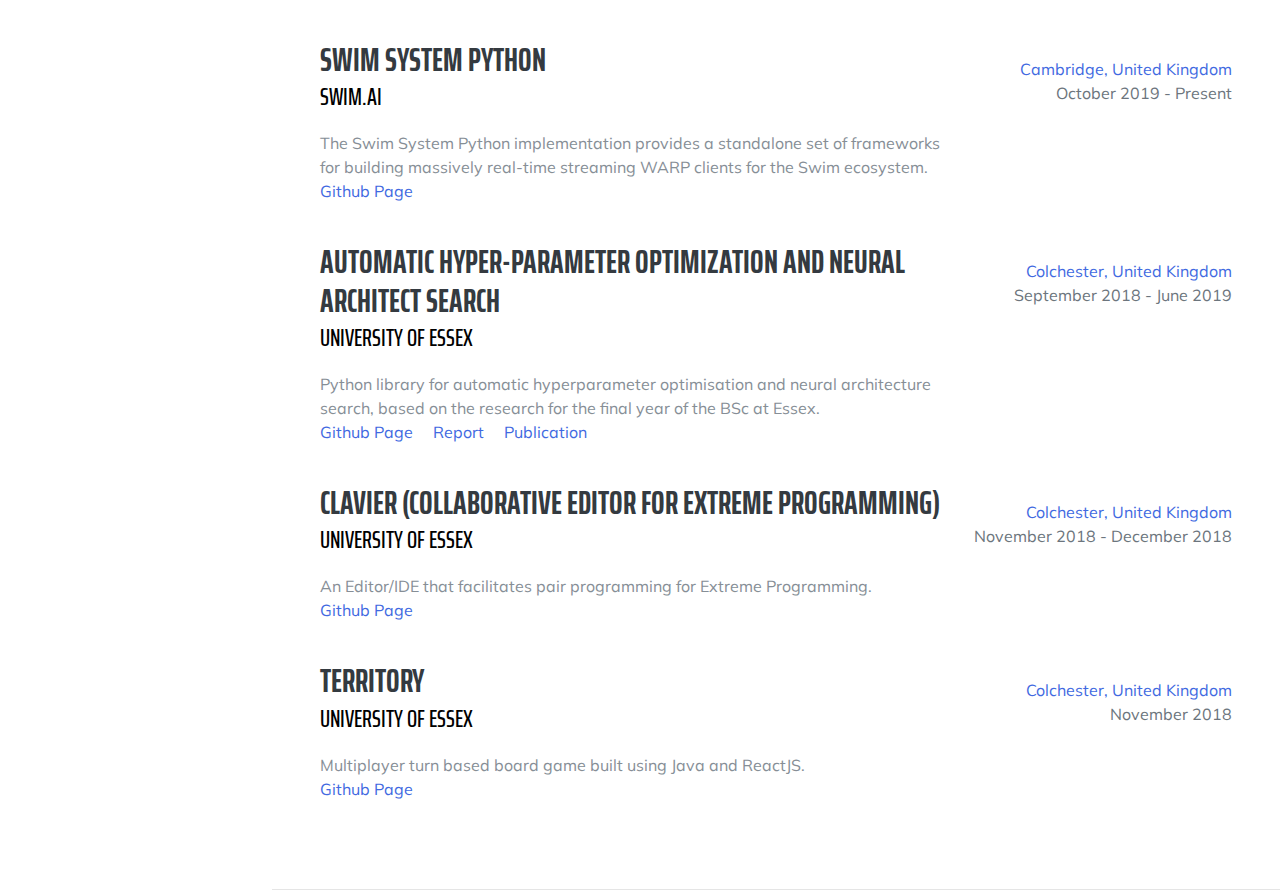
==== commit a9d414ab: "* Updated CV." ====
--- a/index.html
+++ b/index.html
@@ -97,7 +97,6 @@
             <p class="lead mb-5 pl-1">
                 I am a software engineer with more than 4 years of professional experience.
                 As part of my apprenticeship degree at the University of Essex, I achieved the highest degree mark in the computer science and electronic engineering department and successfully completed both a research-based and an applied machine learning project.
-                In terms of research, I am interested in algorithms for pathfinding, decision-making, machine vision, distributed coordination and their applications for swarms of autonomous vehicles.
             </p>
             <div class="social-icons pl-1">
                 <a href="https://www.linkedin.com/in/dobromirmarinov/">
@@ -133,7 +132,7 @@
                     <ul>
                         <li>Developing a distributed software platform for edge computing and real-time applications.</li>
                         <li>Building commercial products based on the core system.</li>
-                        <li>Rust, Java, Python, JavaScript, TypeScript.</li>
+                        <li>Rust, Java, Python, JavaScript.</li>
                     </ul>
                 </div>
                 <div class="resume-date text-md-right">
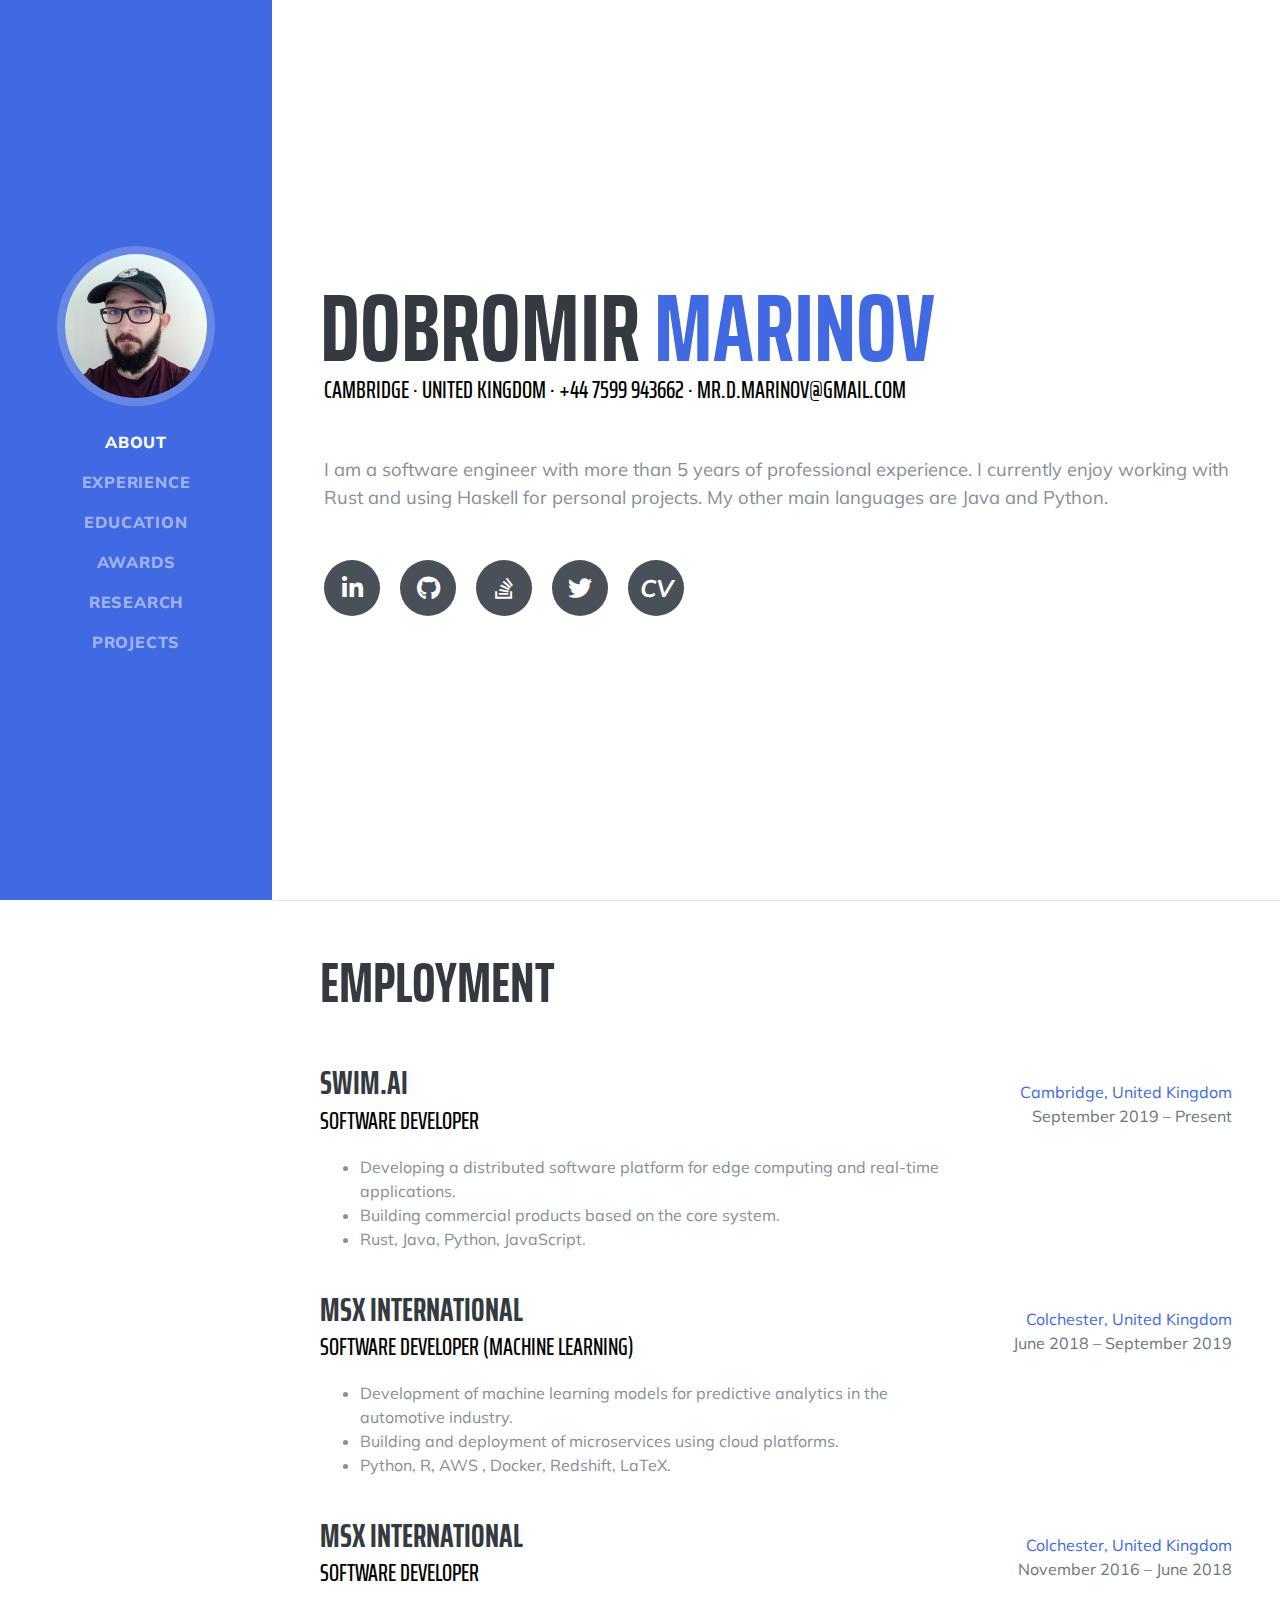
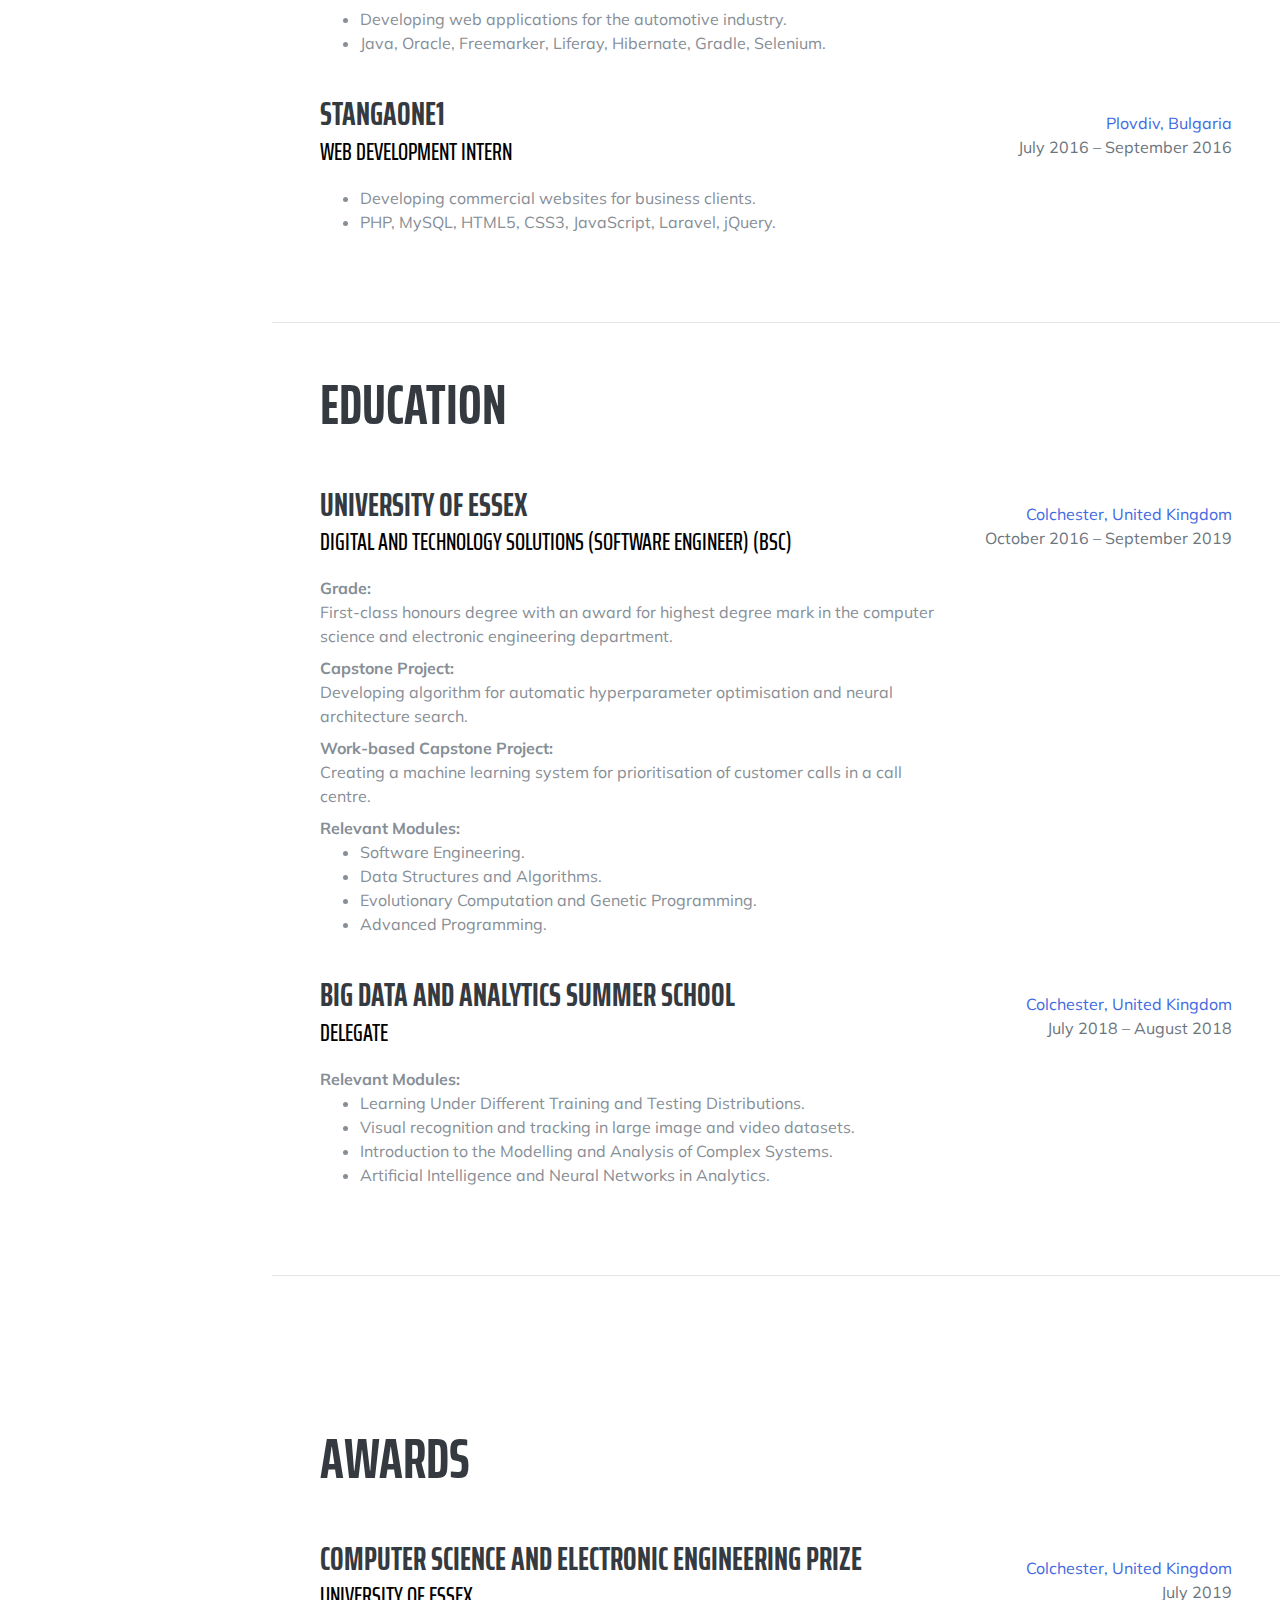
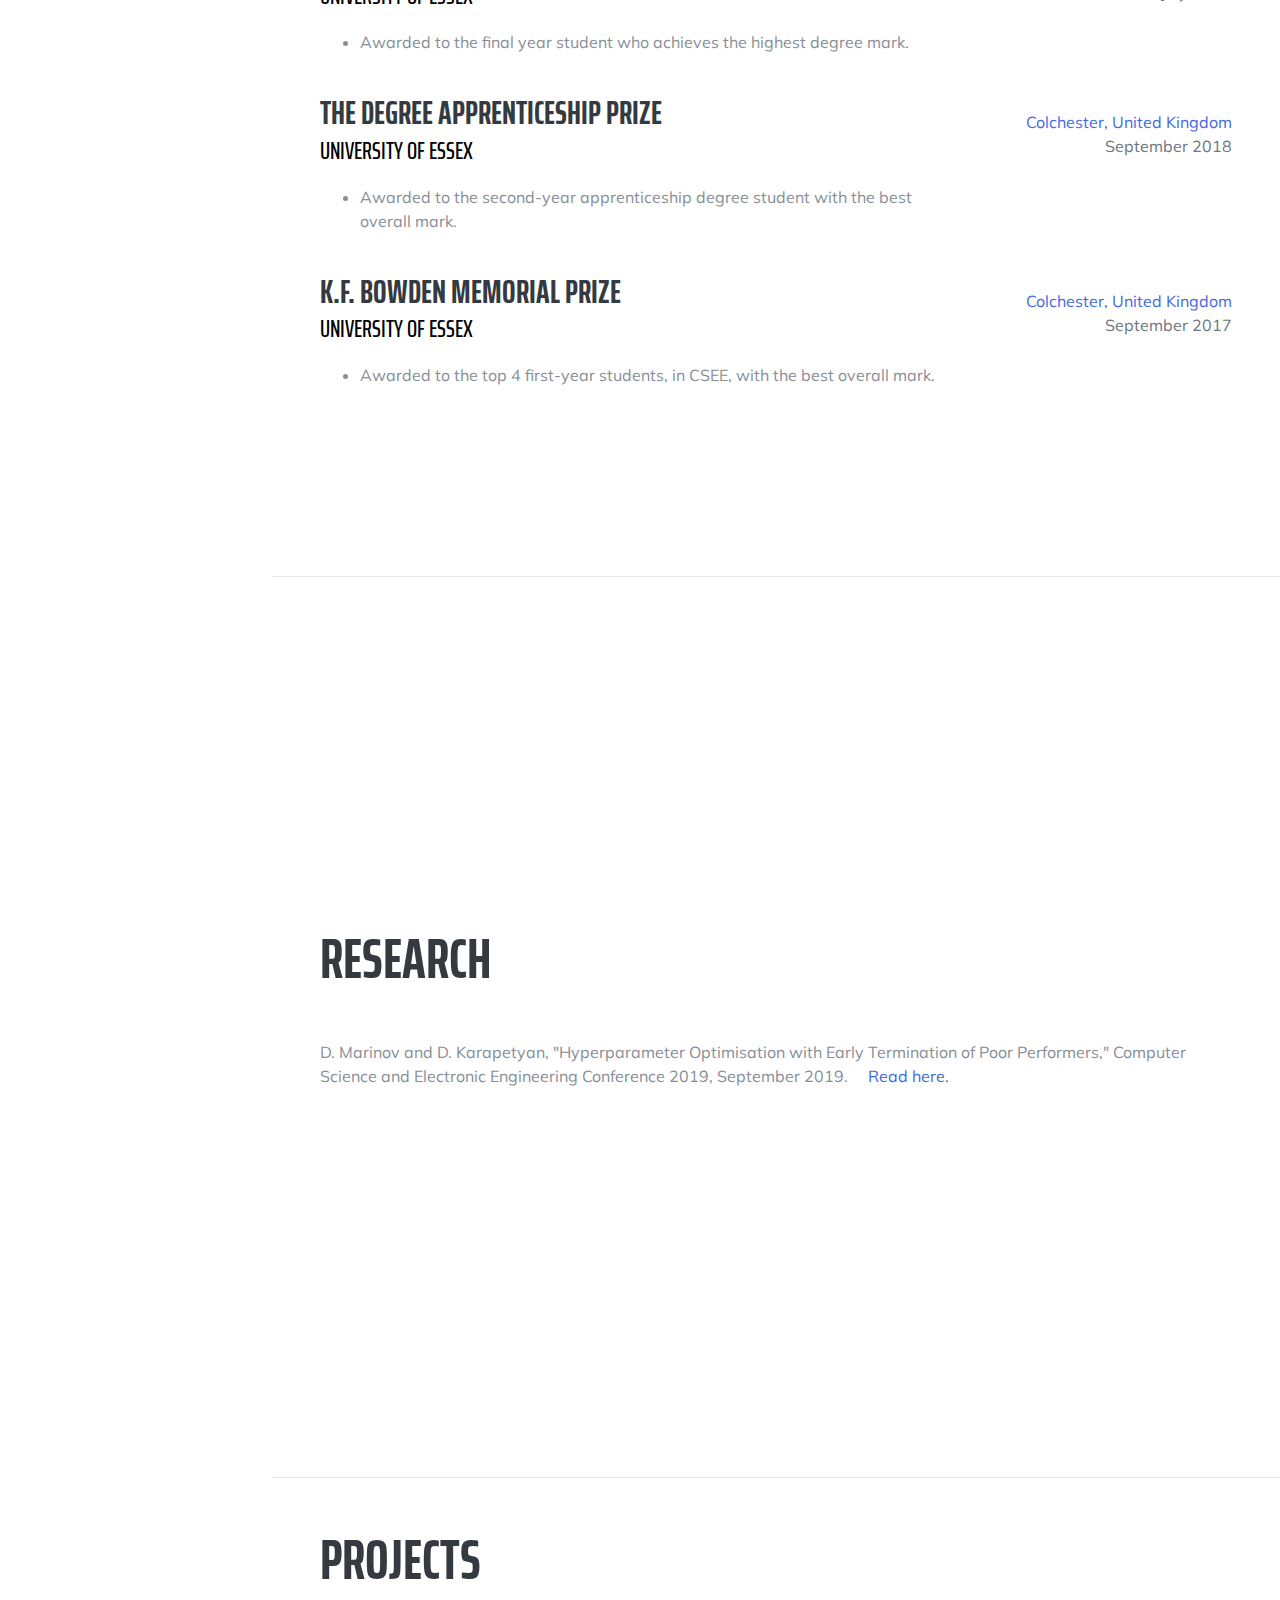
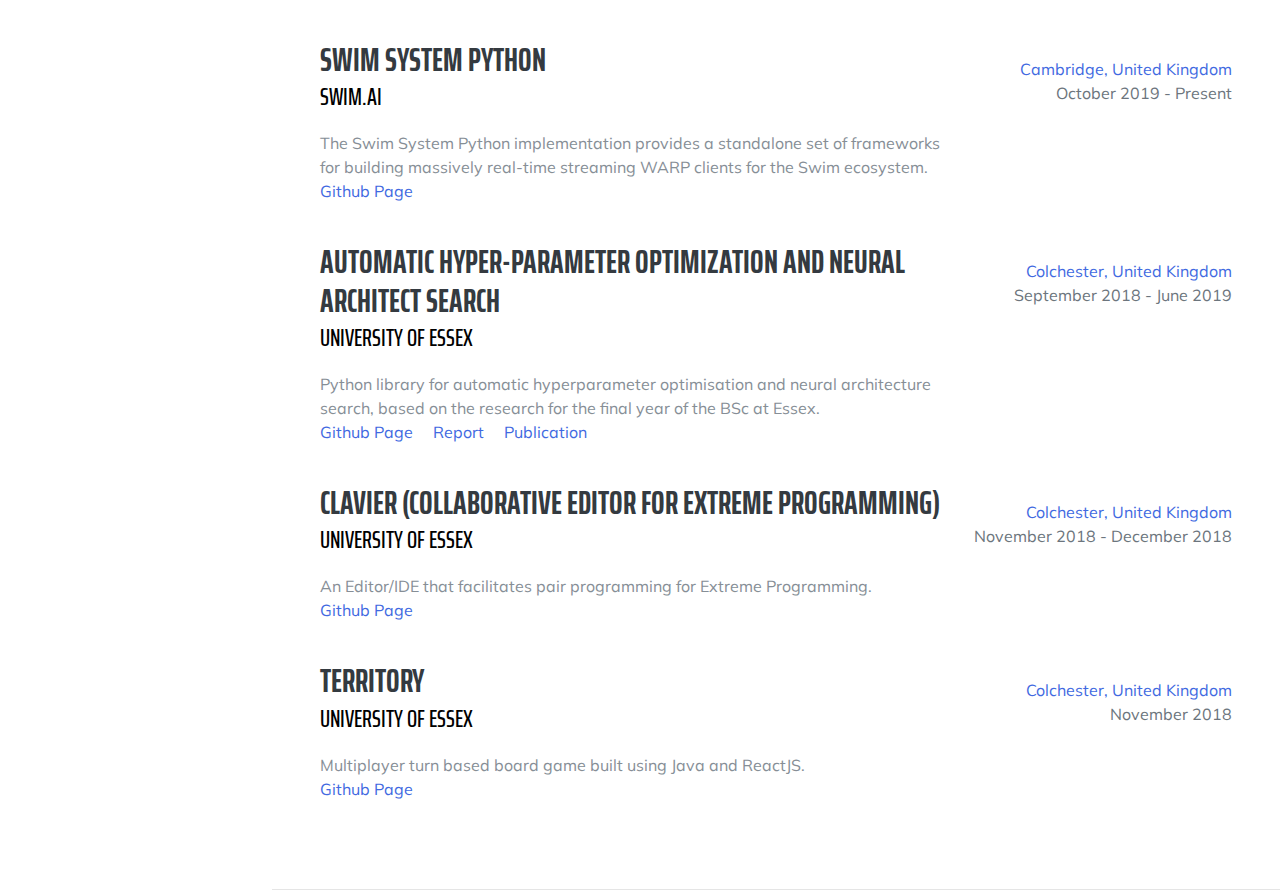
==== commit 4db9ae93: "Updated info about me" ====
--- a/index.html
+++ b/index.html
@@ -95,8 +95,7 @@
             <div class="subheading mb-5 pl-1">Cambridge · United Kingdom · +44 7599 943662 · <span class="reversed">moc.liamg@voniram.d.rm</span>
             </div>
             <p class="lead mb-5 pl-1">
-                I am a software engineer with more than 4 years of professional experience.
-                As part of my apprenticeship degree at the University of Essex, I achieved the highest degree mark in the computer science and electronic engineering department and successfully completed both a research-based and an applied machine learning project.
+                I am a software engineer with more than 5 years of professional experience. I currently enjoy working with Rust and using Haskell for personal projects. My other main languages are Java and Python.
             </p>
             <div class="social-icons pl-1">
                 <a href="https://www.linkedin.com/in/dobromirmarinov/">
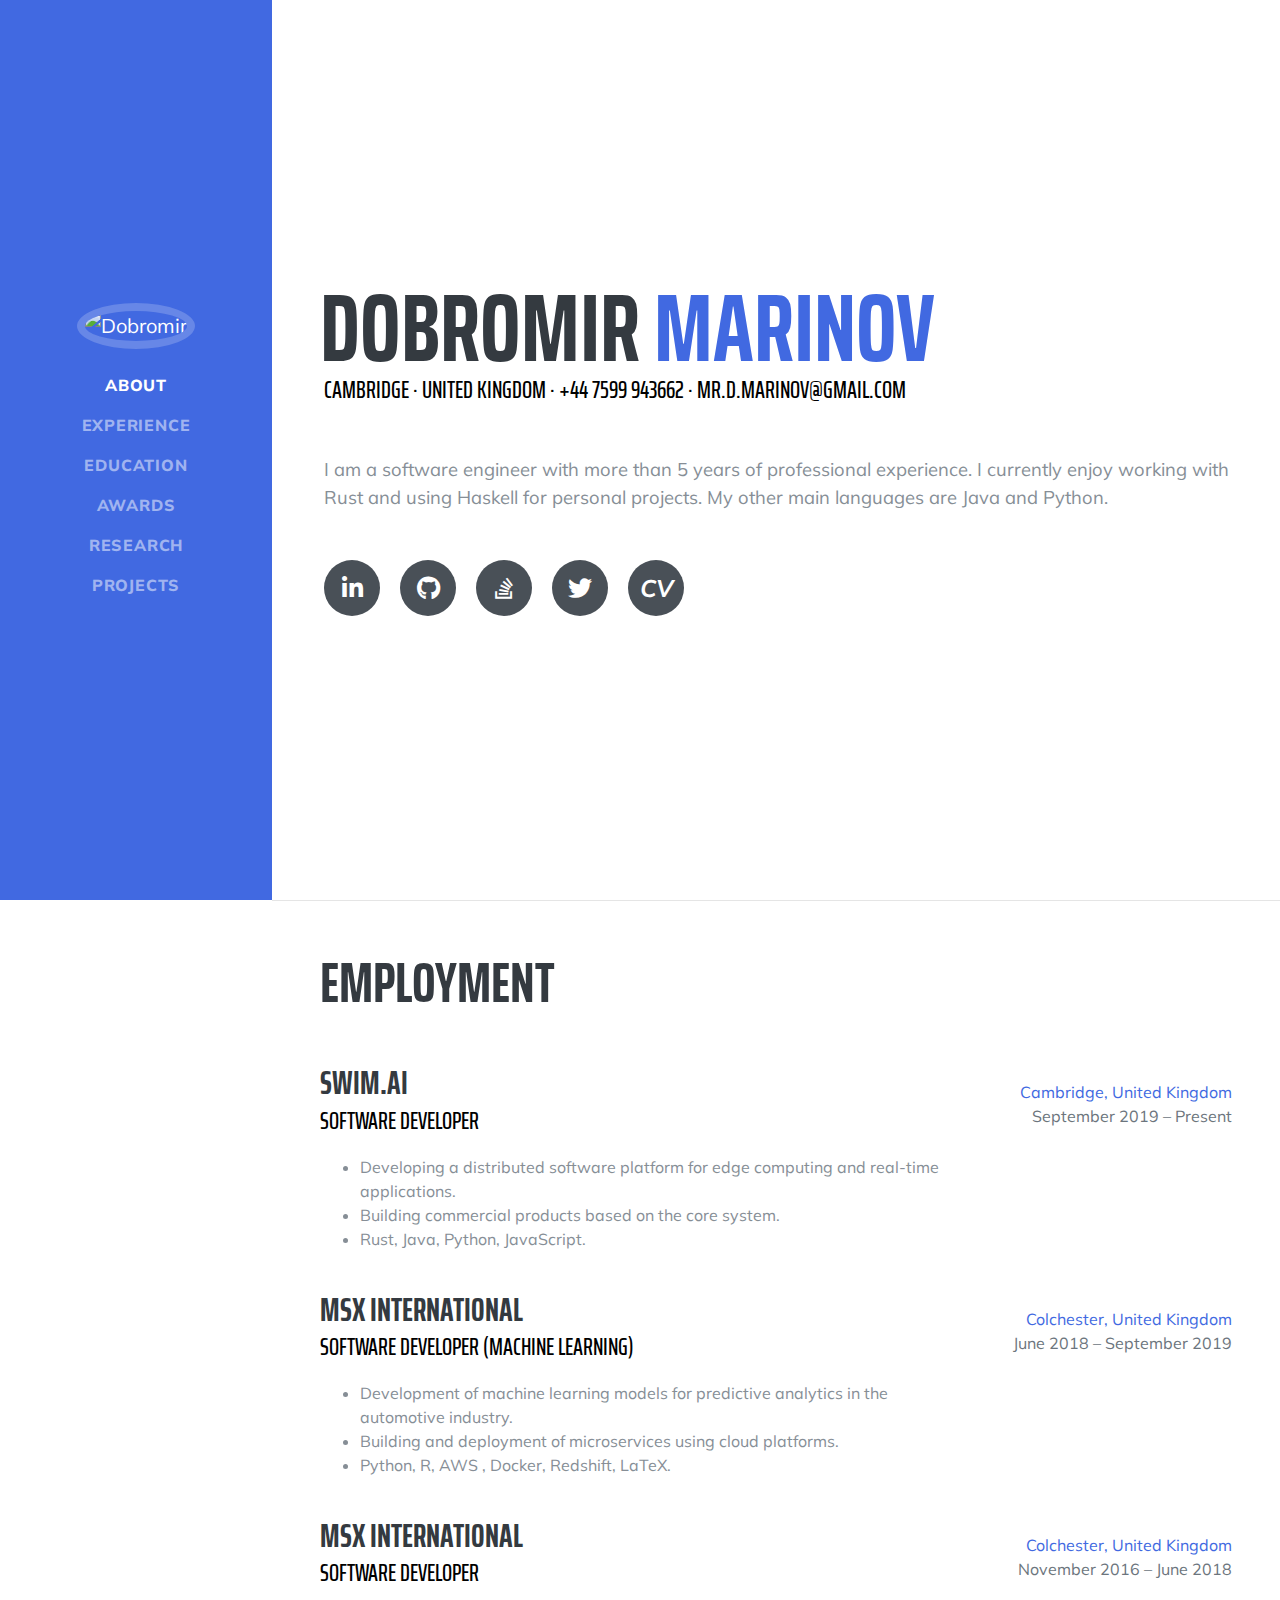
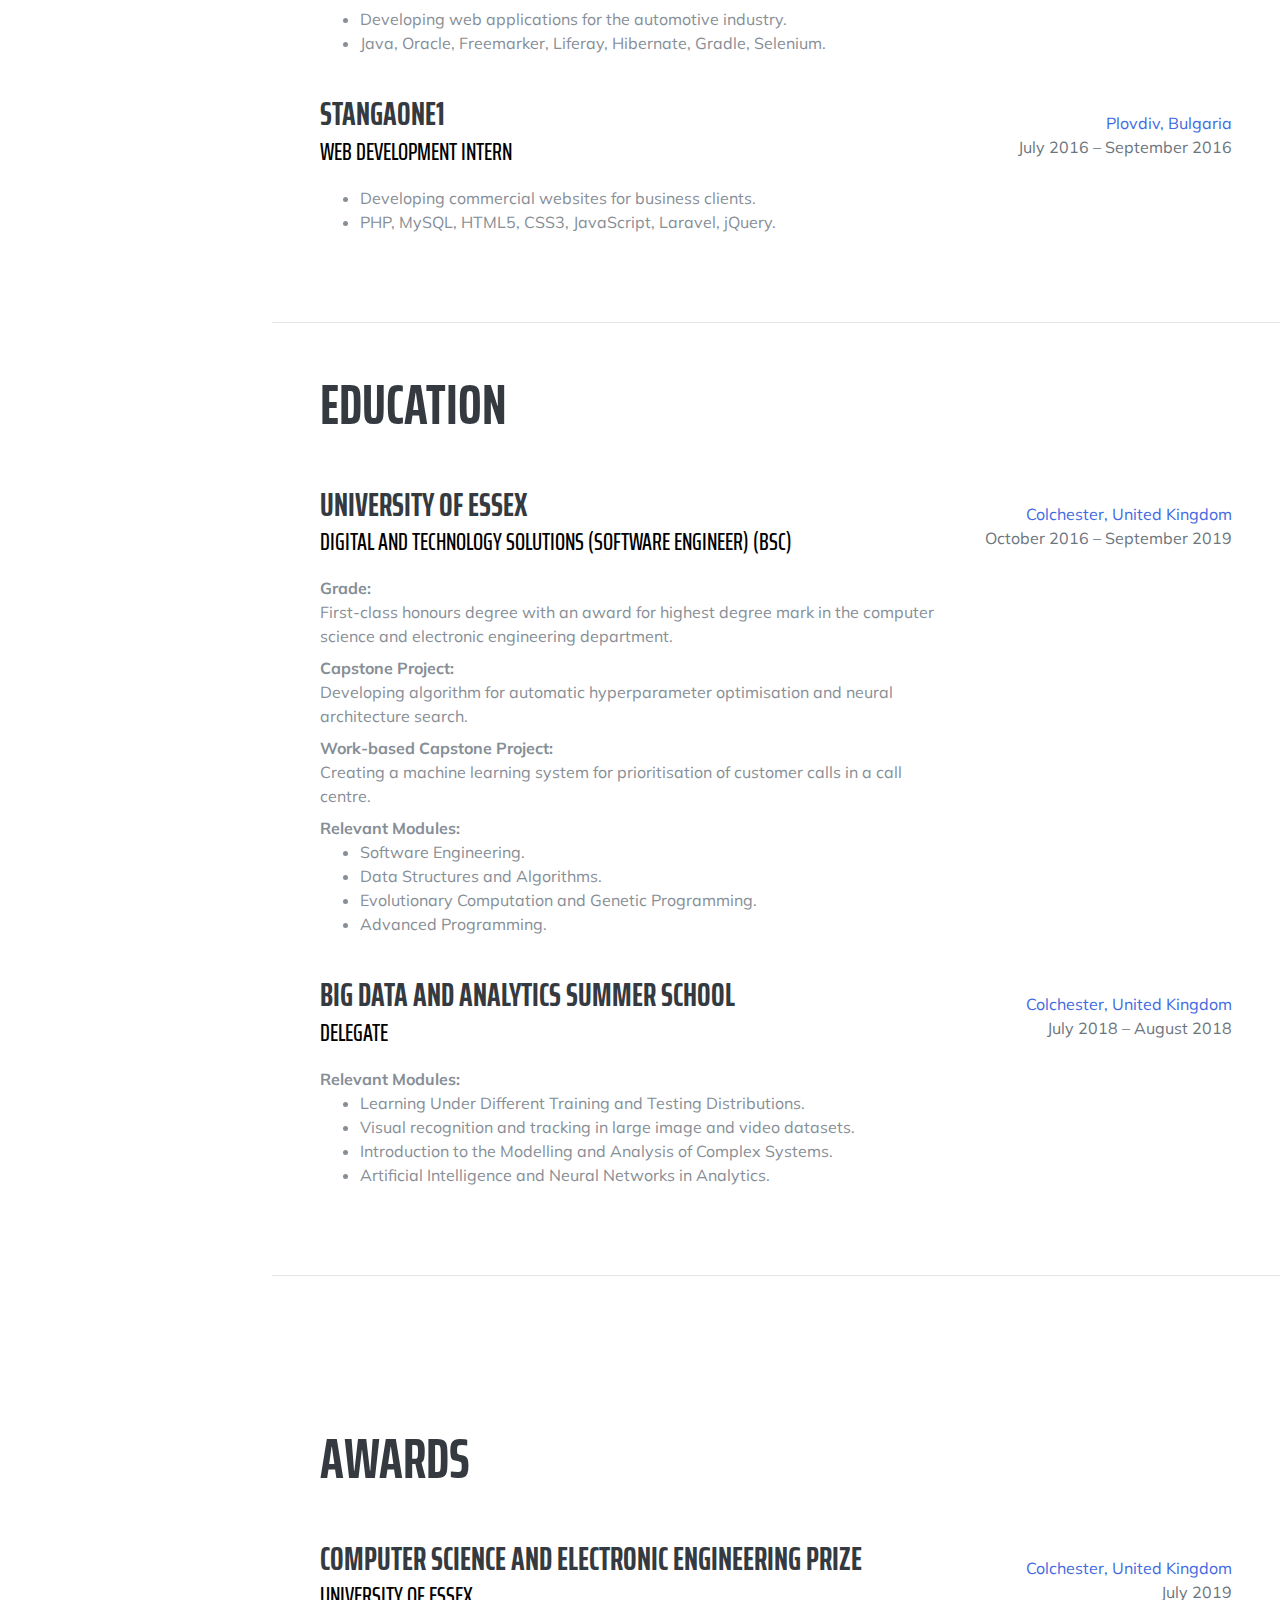
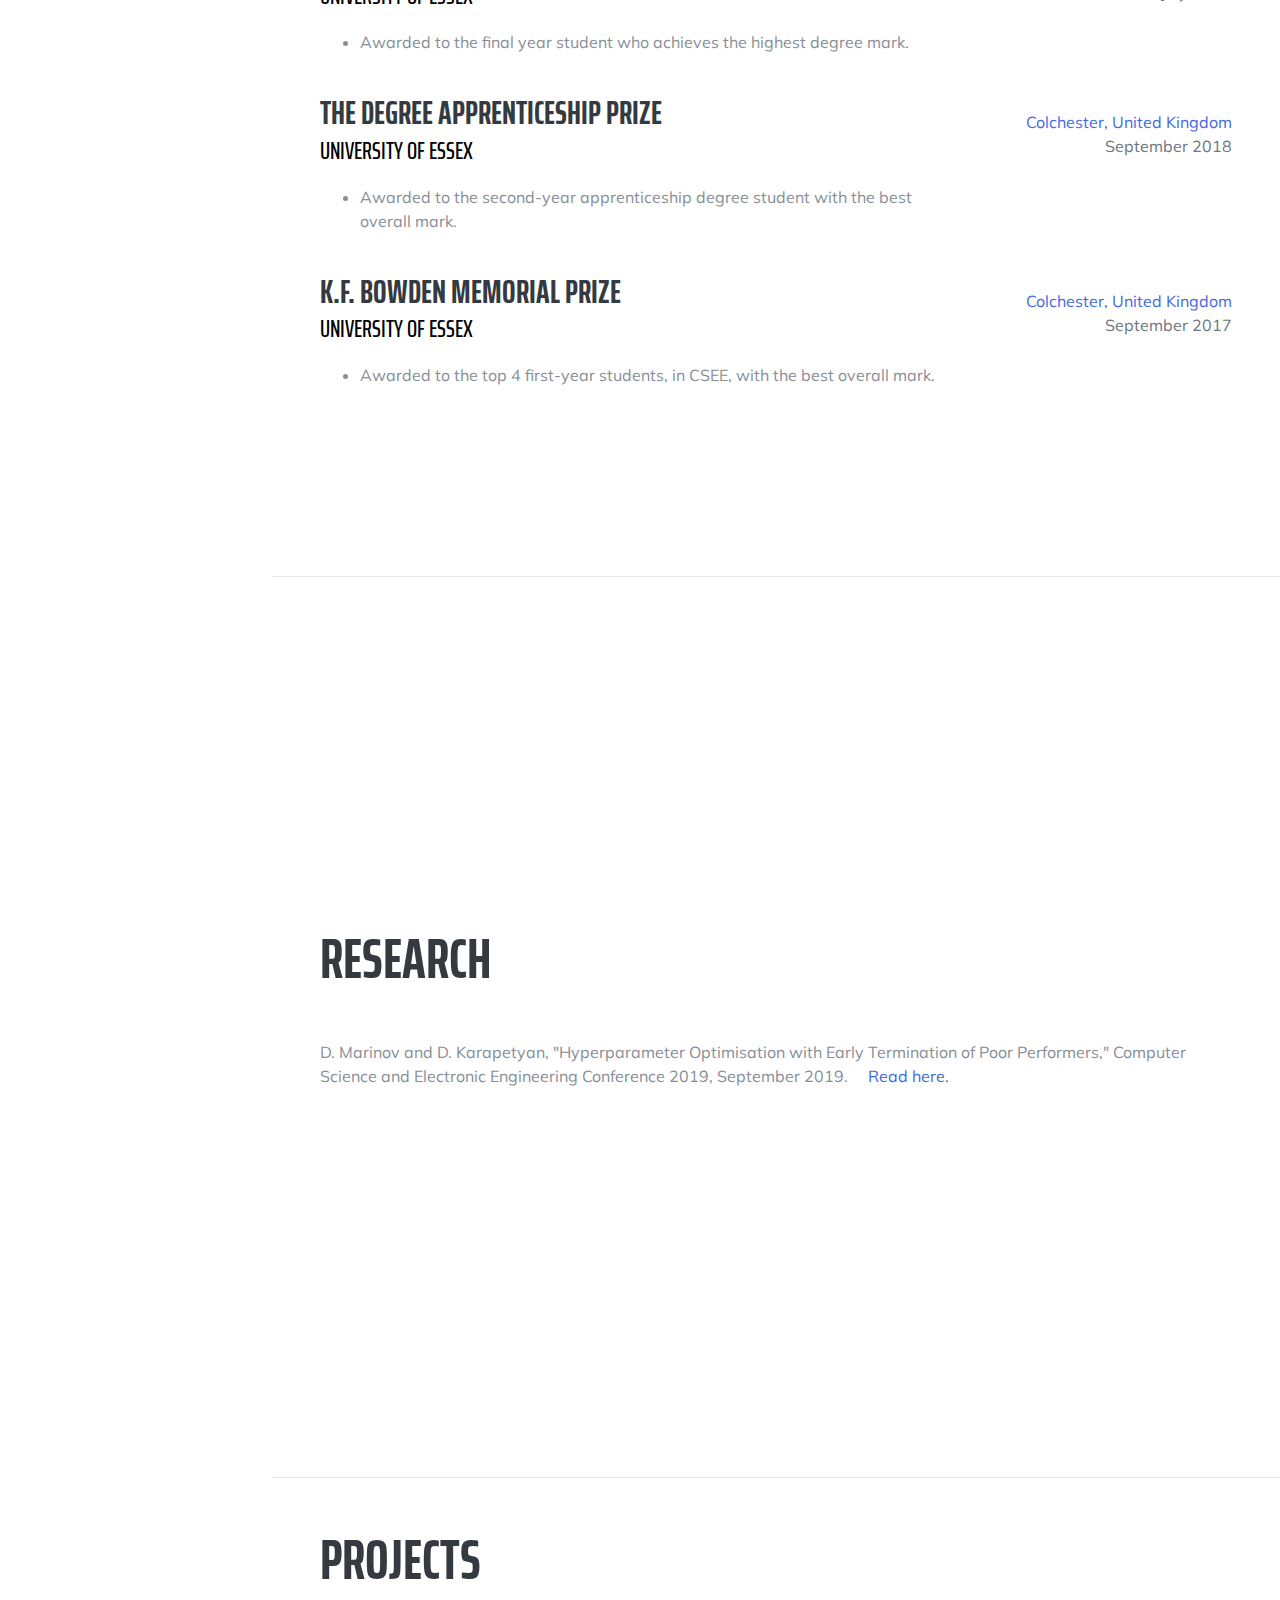
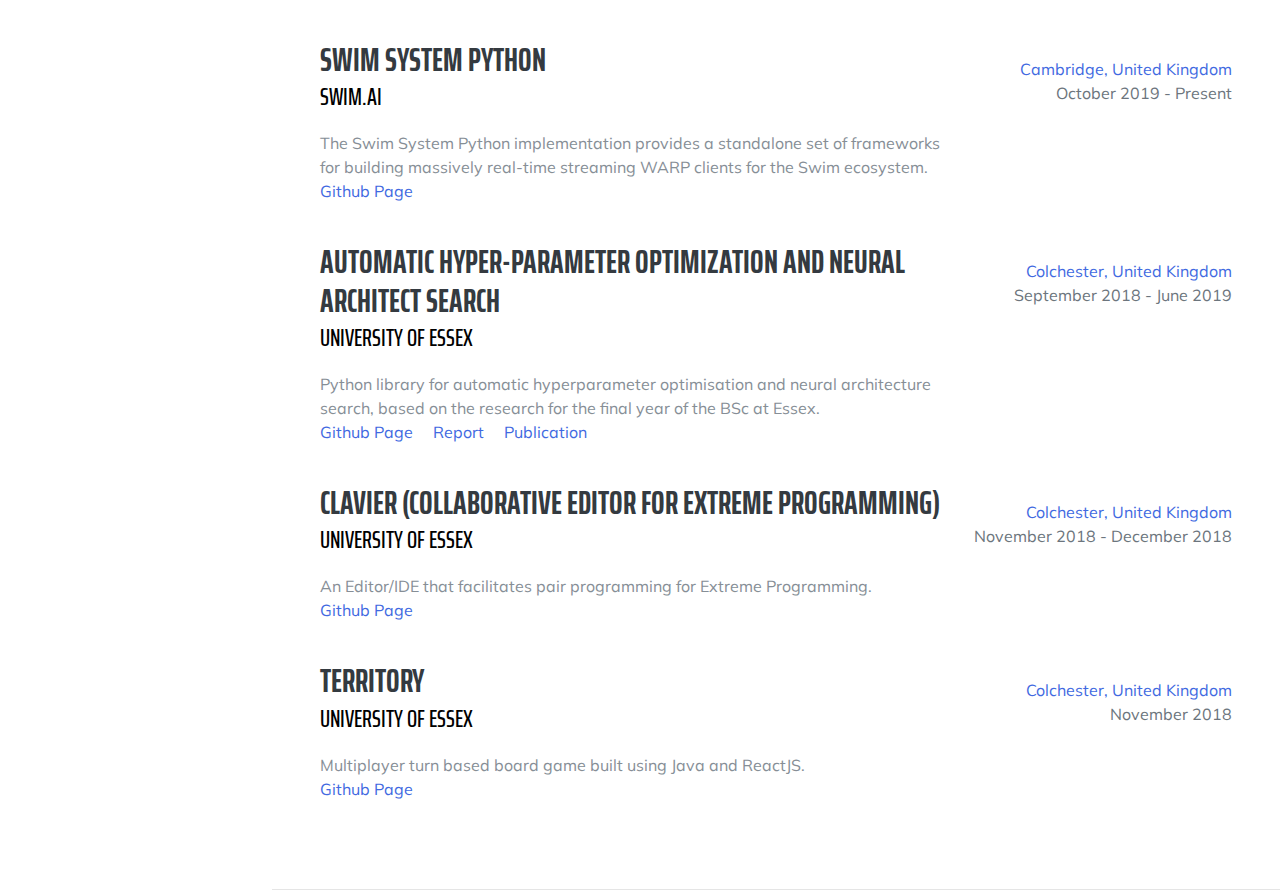
==== commit f8b8bdb7: "Changed picture" ====
--- a/index.html
+++ b/index.html
@@ -54,7 +54,7 @@
     <a class="navbar-brand js-scroll-trigger" href="#page-top">
         <span class="d-block d-lg-none">Dobromir Marinov</span>
         <span class="d-none d-lg-block">
-        <img class="img-fluid img-profile rounded-circle mx-auto mb-2" src="img/profile.jpg" alt="Dobromir">
+        <img class="img-fluid img-profile rounded-circle mx-auto mb-2" src="https://avatars.githubusercontent.com/u/16663965?v=4" alt="Dobromir">
       </span>
     </a>
     <button class="navbar-toggler" type="button" data-toggle="collapse" data-target="#navbarSupportedContent" aria-controls="navbarSupportedContent"
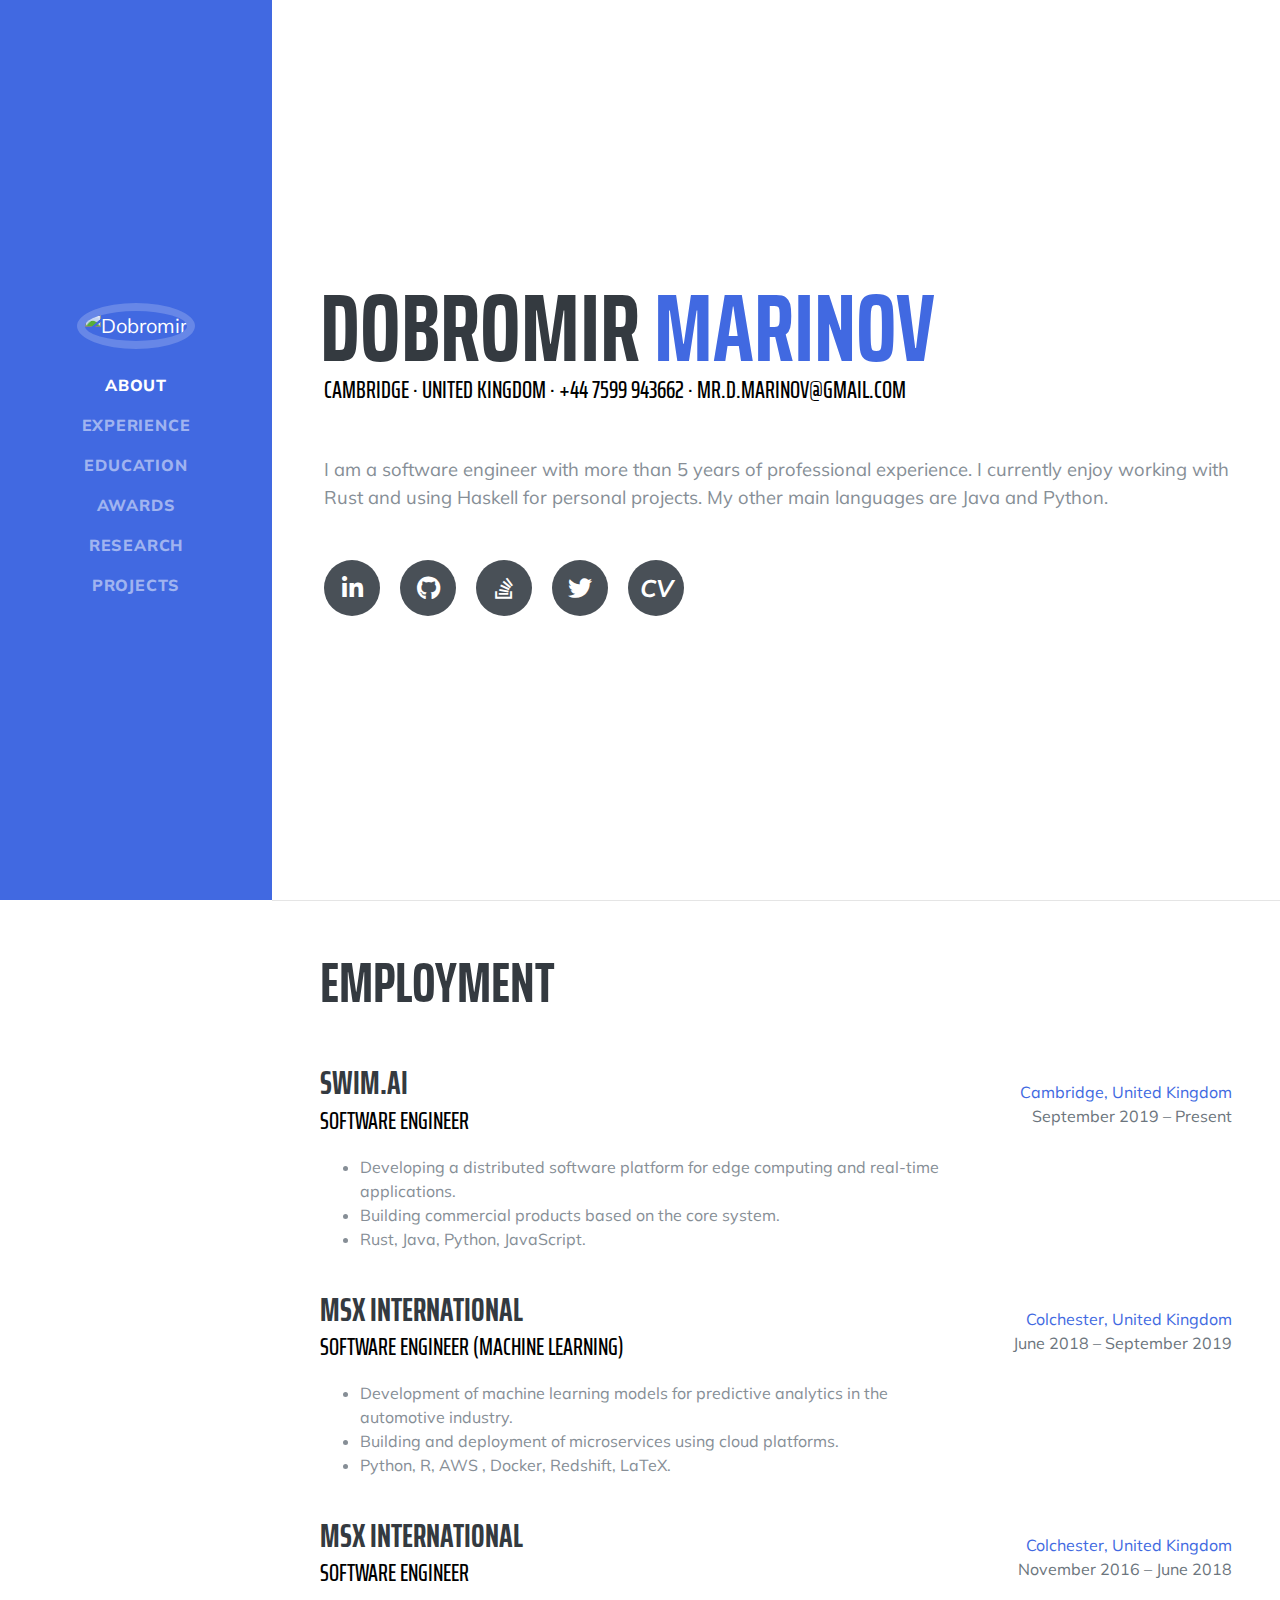
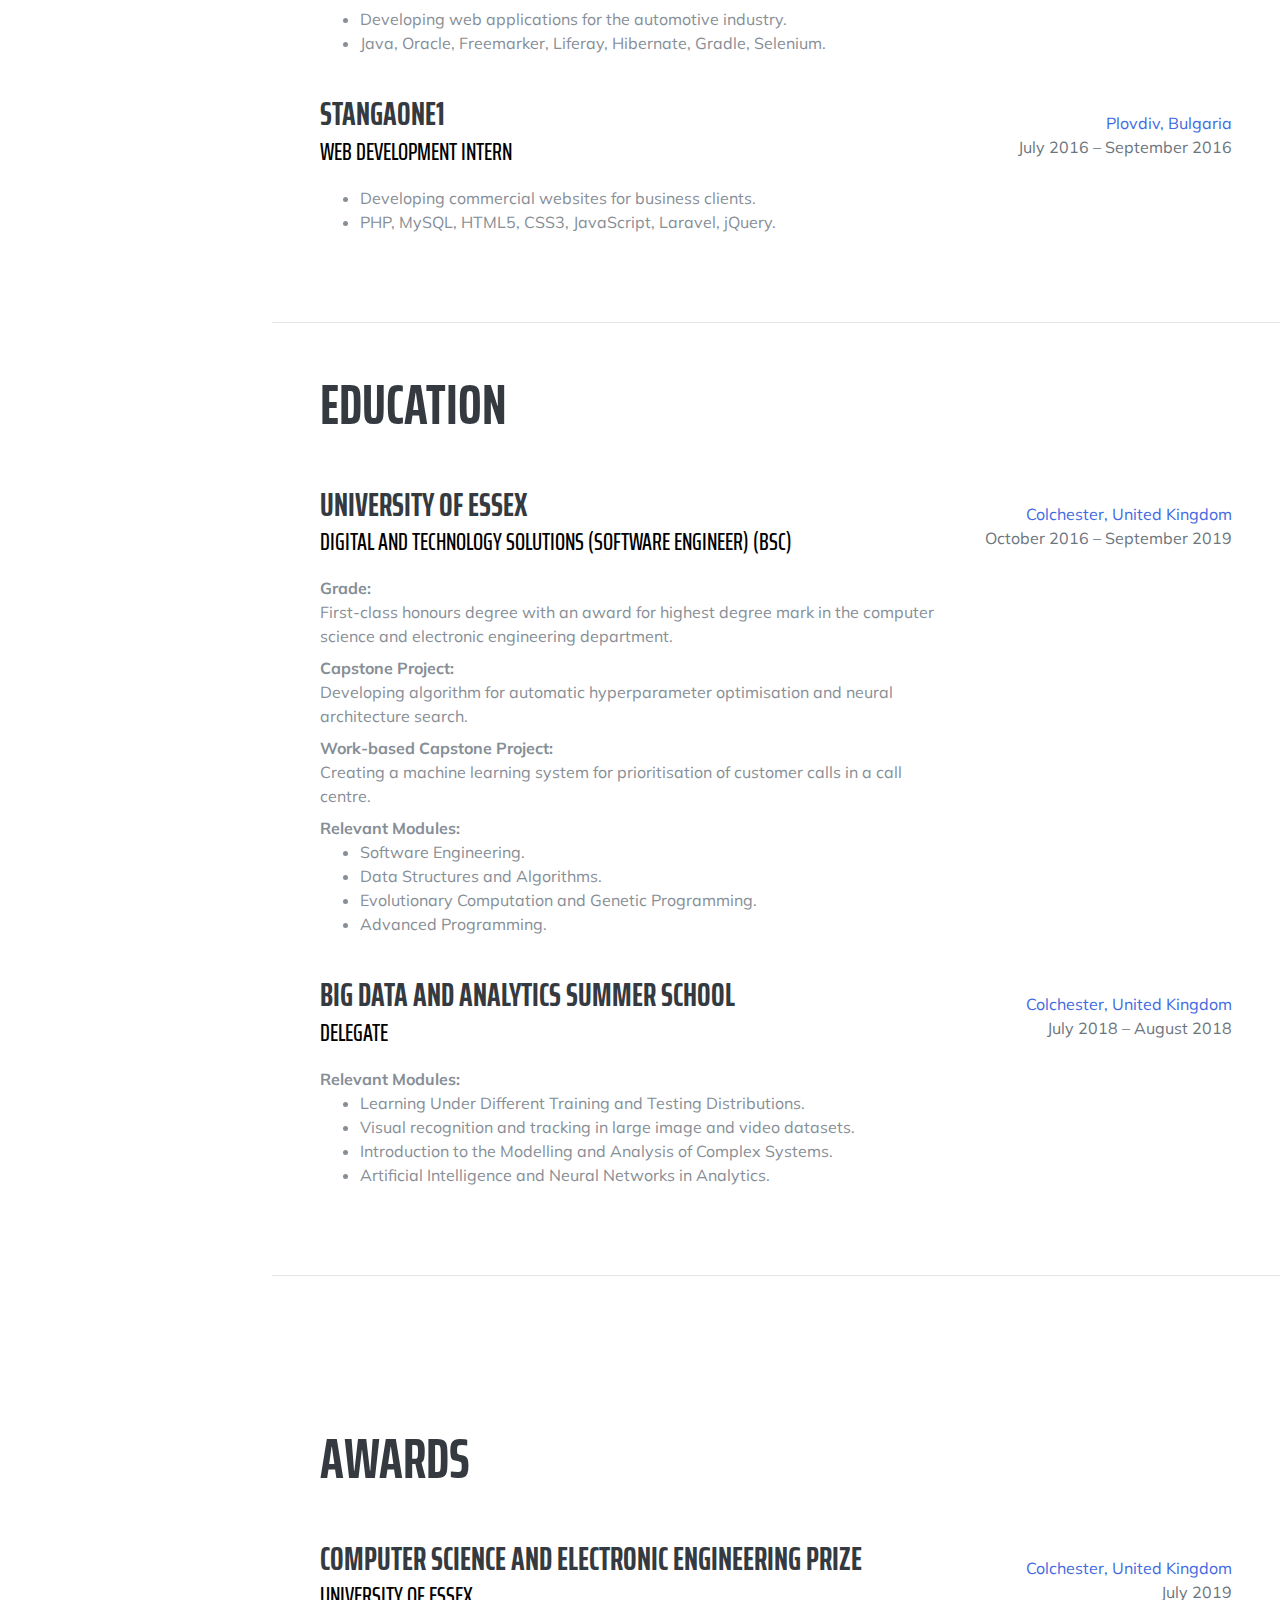
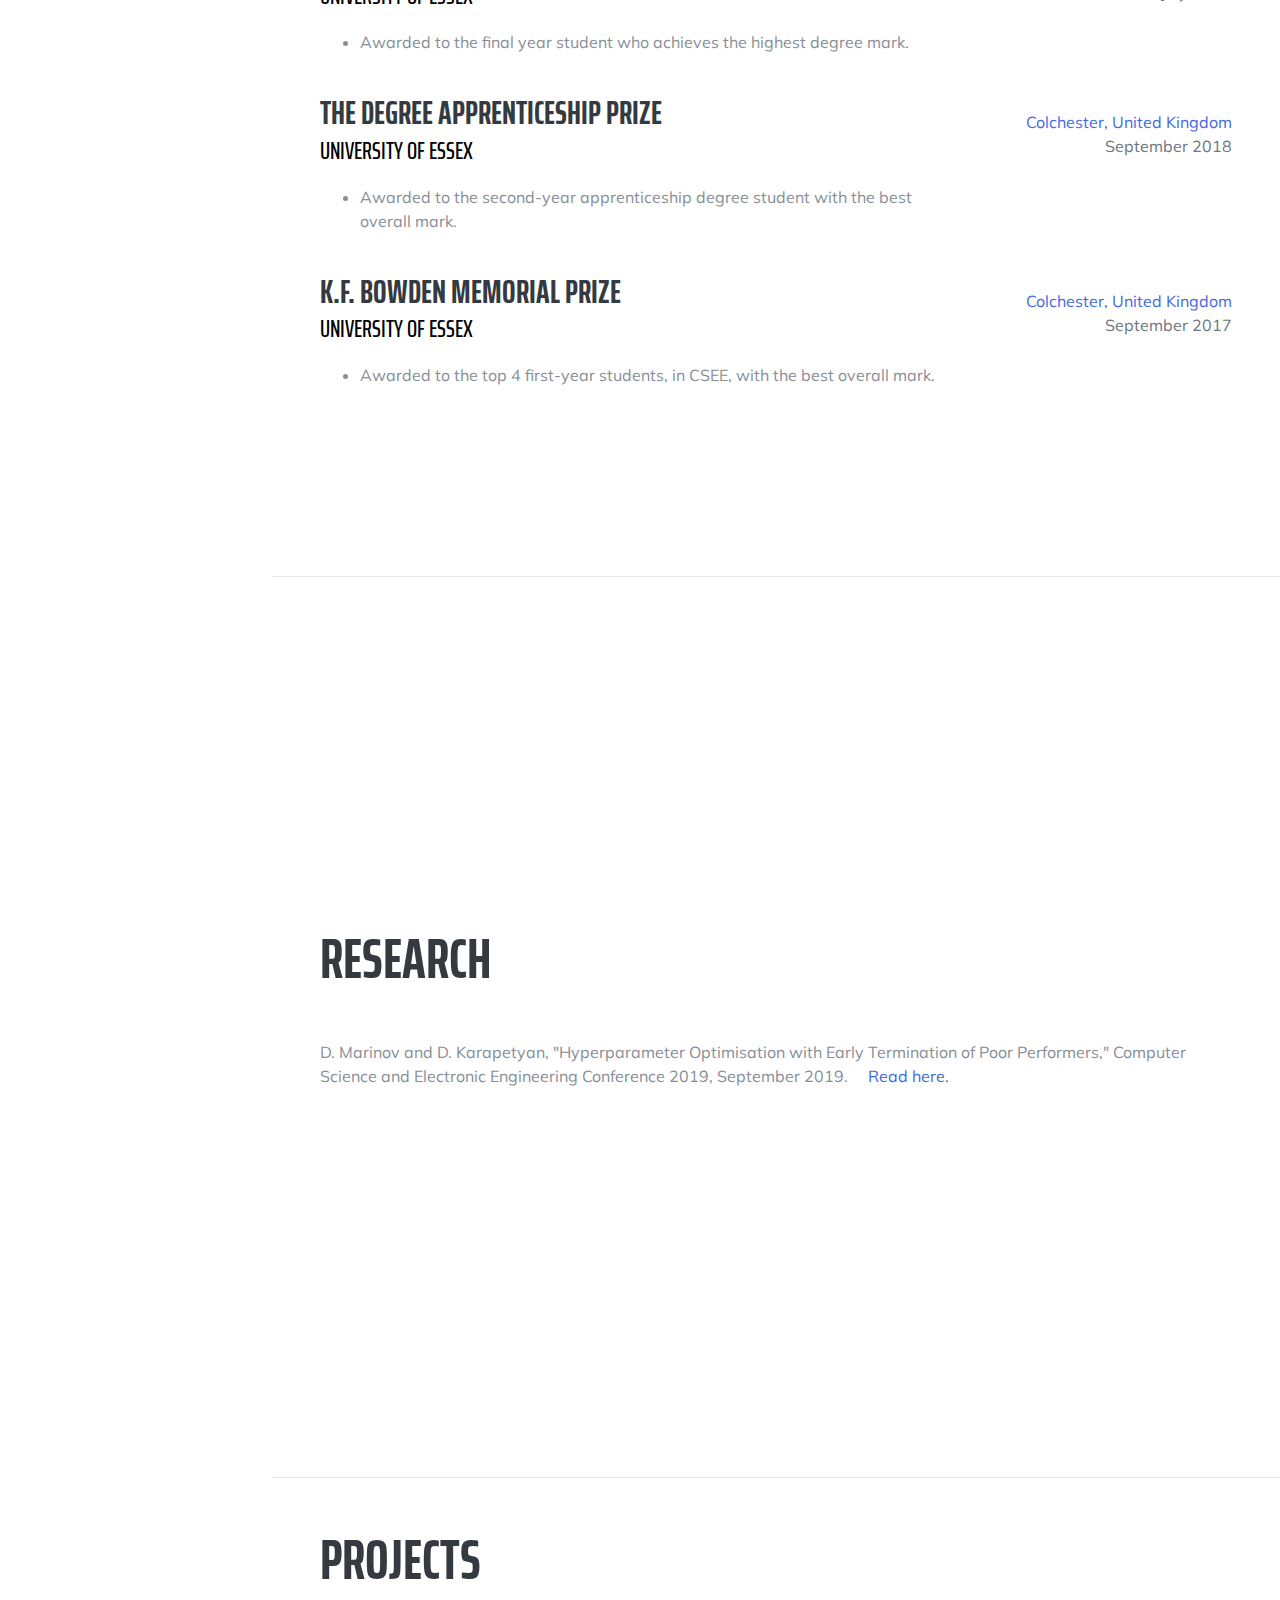
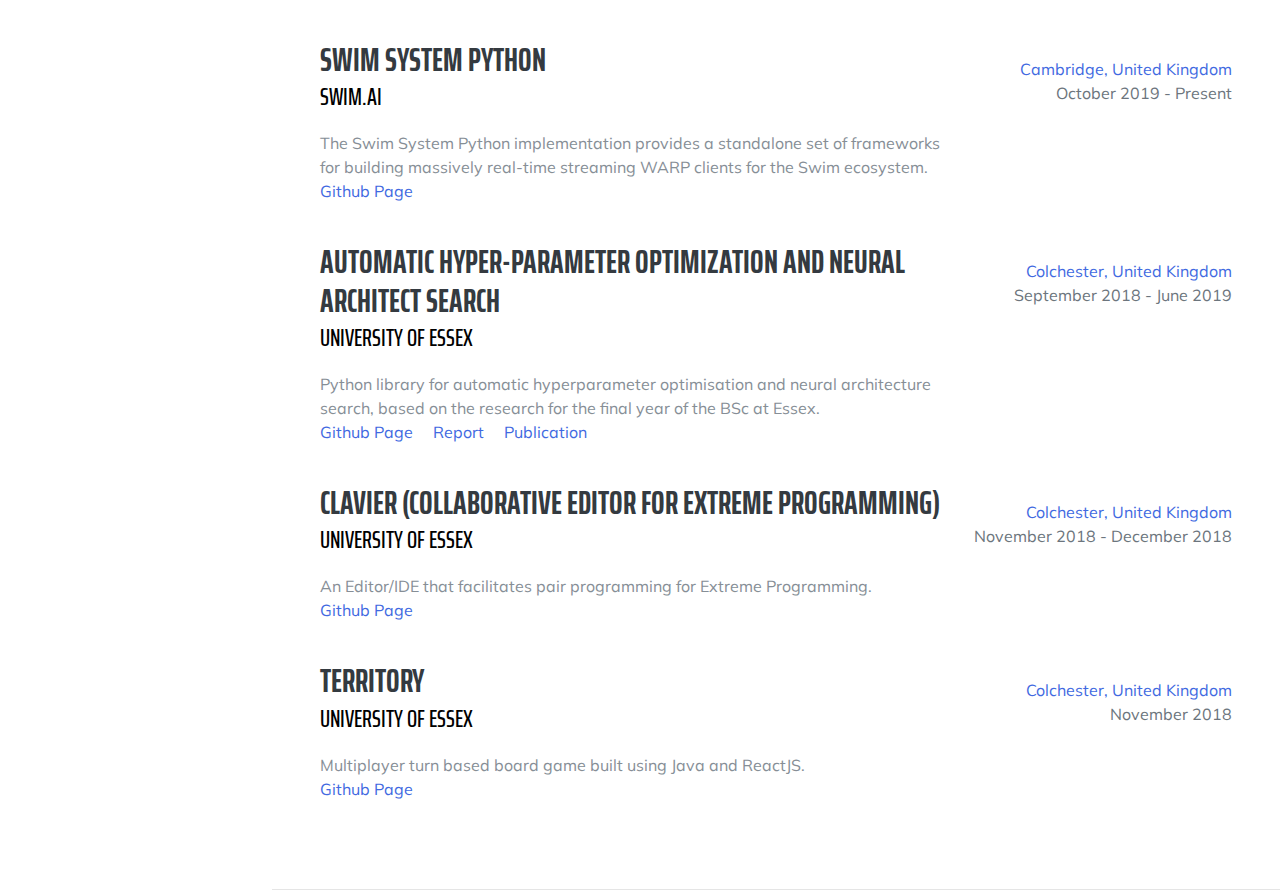
==== commit e956fd01: "Fixed titles" ====
--- a/index.html
+++ b/index.html
@@ -5,7 +5,7 @@
     
     <meta charset="utf-8">
     <meta name="viewport" content="width=device-width, initial-scale=1, shrink-to-fit=no">
-    <meta name="description" content="My name is Dobromir Marinov and I am a Software Engineer working in machine learning in the UK.">
+    <meta name="description" content="My name is Dobromir Marinov and I am a Software Engineer.">
     <meta name="keywords" content="ML, Software Engineer, Research, Dobromir, Marinov, University, Essex, Machine Learning">
     <meta name="author" content="Dobromir Marinov">
     <meta name="google-site-verification" content="XfNP_G_Fn_tW9j7ukim2nXzLcOLzjDixiuGM0zmpDhY"/>
@@ -127,7 +127,7 @@
             <div class="resume-item d-flex flex-column flex-md-row justify-content-between mb-4">
                 <div class="resume-content">
                     <h3 class="mb-0">Swim.Ai</h3>
-                    <div class="subheading mb-3">Software Developer</div>
+                    <div class="subheading mb-3">Software Engineer</div>
                     <ul>
                         <li>Developing a distributed software platform for edge computing and real-time applications.</li>
                         <li>Building commercial products based on the core system.</li>
@@ -142,7 +142,7 @@
             <div class="resume-item d-flex flex-column flex-md-row justify-content-between mb-4">
                 <div class="resume-content">
                     <h3 class="mb-0">MSX International</h3>
-                    <div class="subheading mb-3">Software Developer (Machine Learning)</div>
+                    <div class="subheading mb-3">Software Engineer (Machine Learning)</div>
                     <ul>
                         <li>Development of machine learning models for predictive analytics in the automotive industry.</li>
                         <li>Building and deployment of microservices using cloud platforms.</li>
@@ -158,7 +158,7 @@
             <div class="resume-item d-flex flex-column flex-md-row justify-content-between mb-4">
                 <div class="resume-content">
                     <h3 class="mb-0">MSX International</h3>
-                    <div class="subheading mb-3">Software Developer</div>
+                    <div class="subheading mb-3">Software Engineer</div>
                     <ul>
                         <li>Developing web applications for the automotive industry.</li>
                         <li>Java, Oracle, Freemarker, Liferay, Hibernate, Gradle, Selenium.</li>
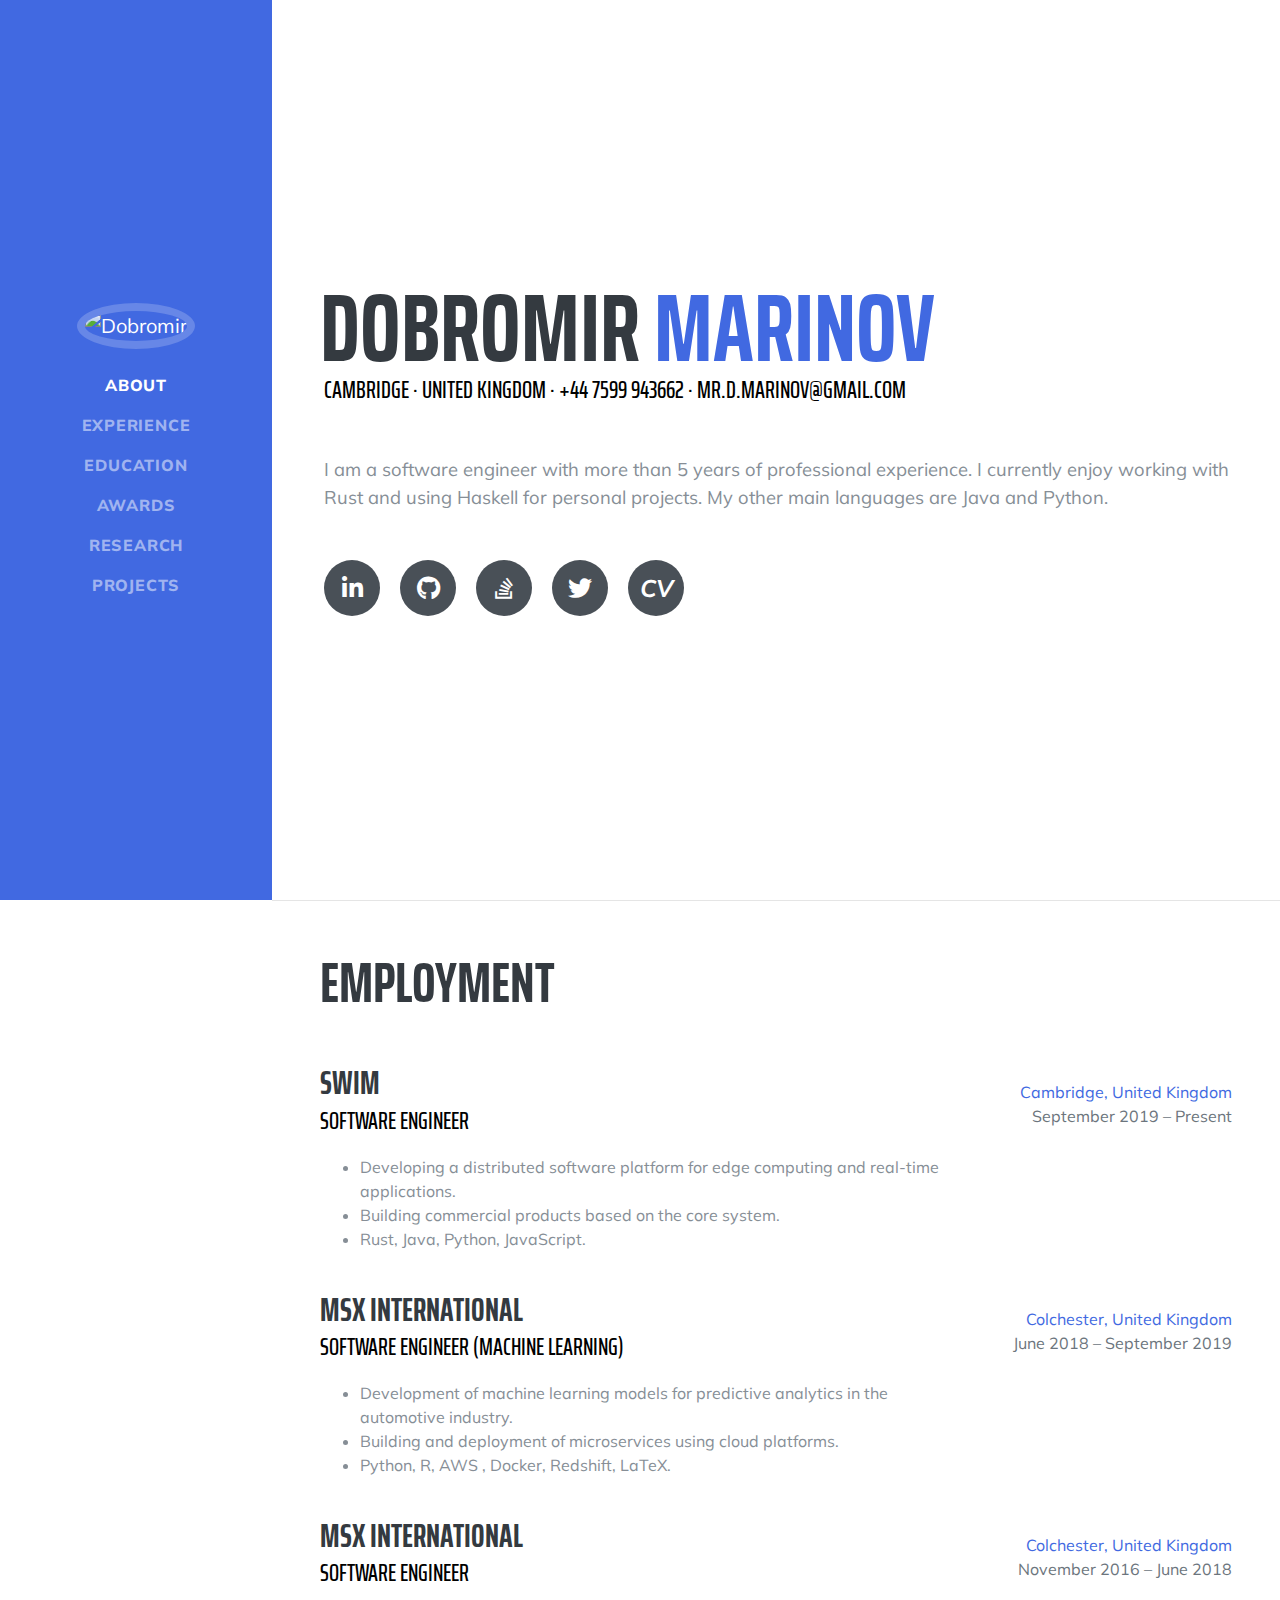
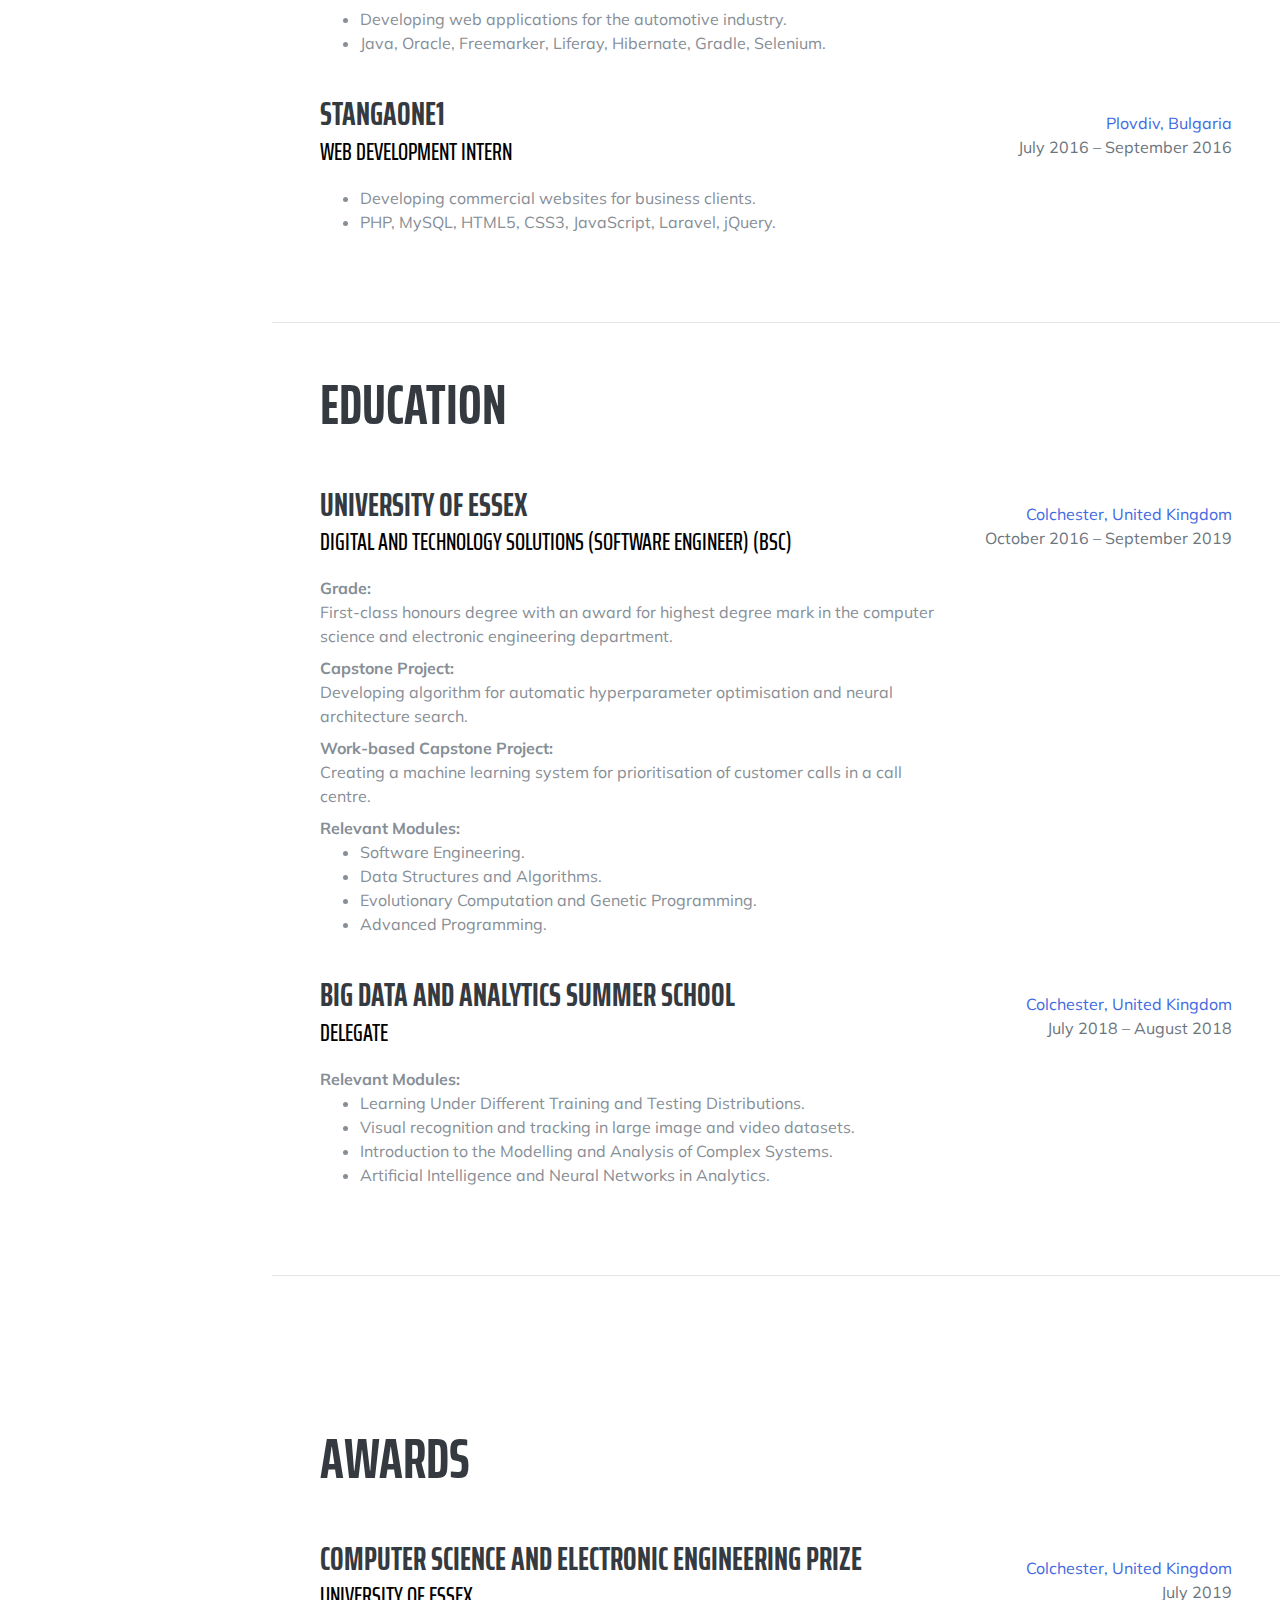
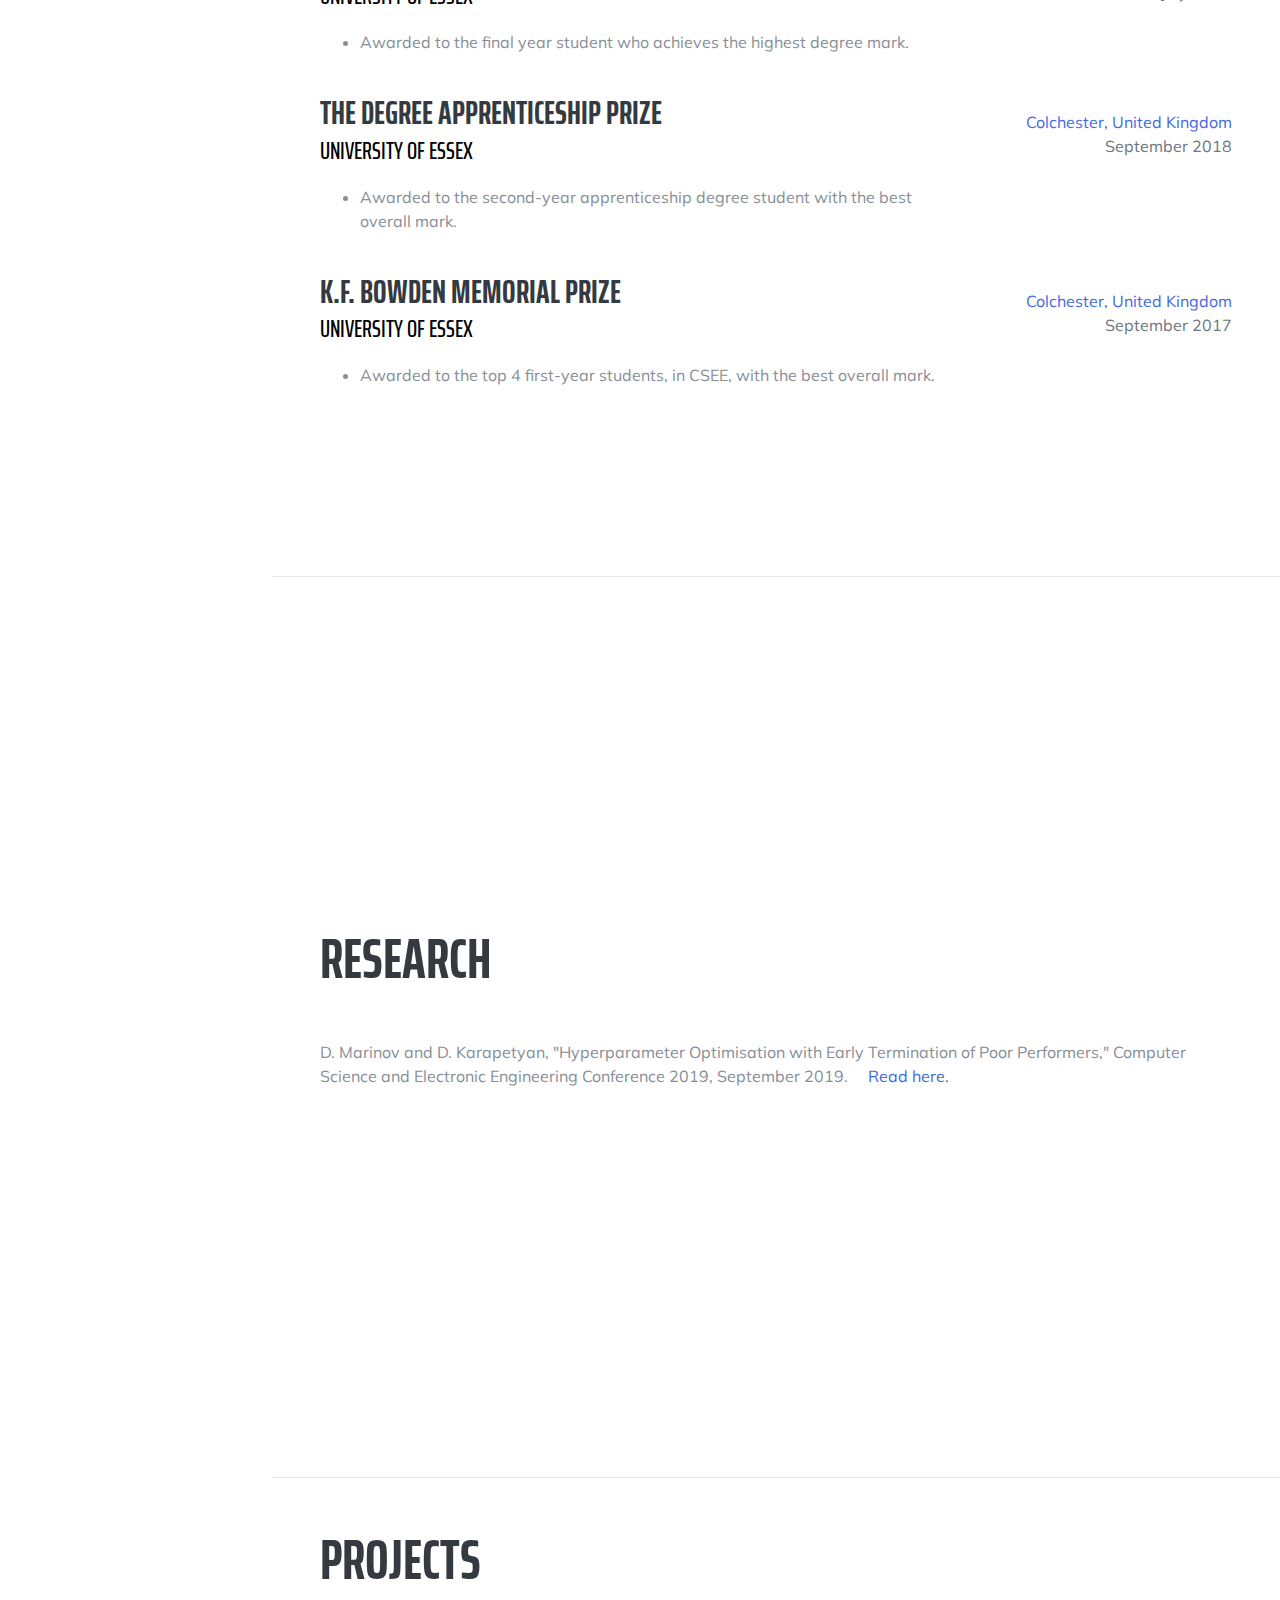
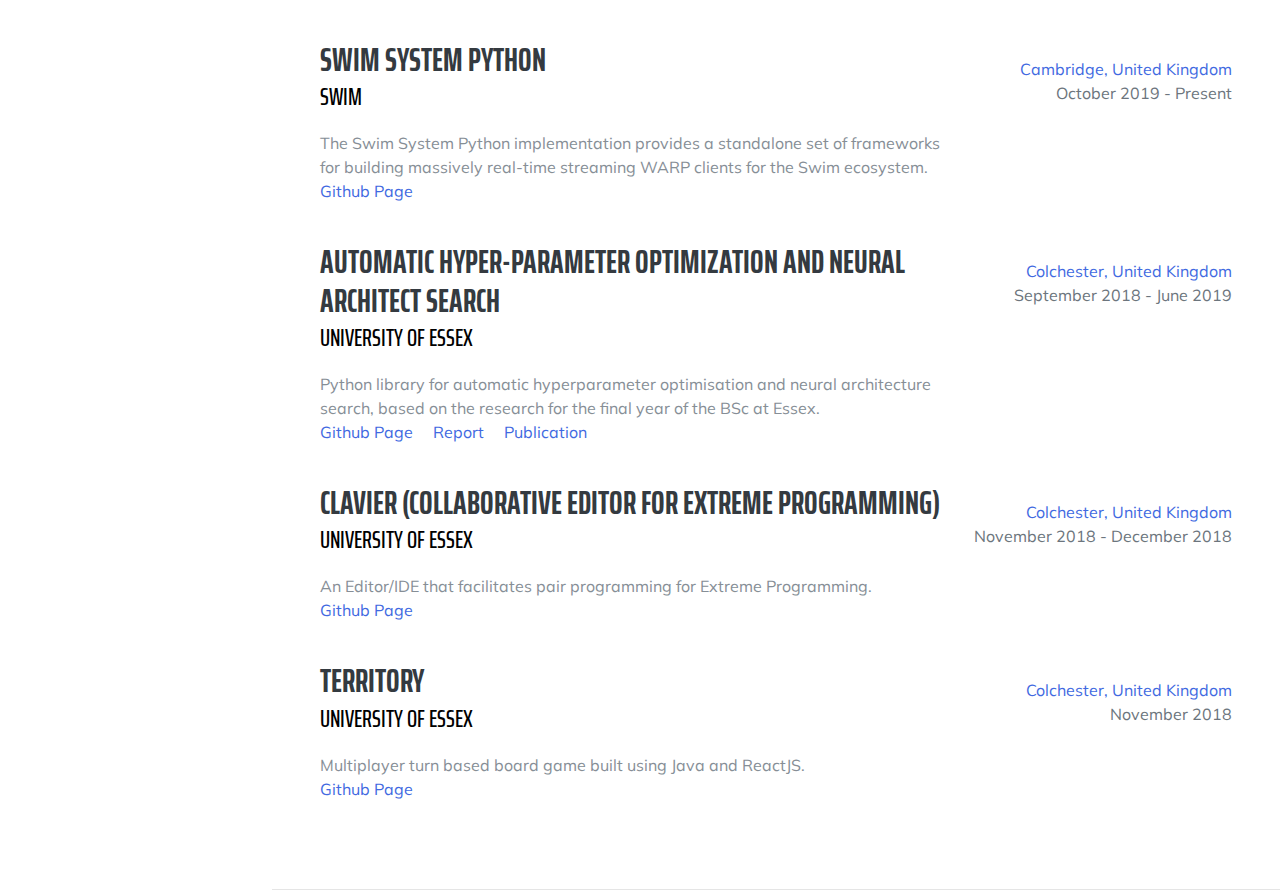
==== commit c6235f10: "Fixed titles" ====
--- a/index.html
+++ b/index.html
@@ -126,7 +126,7 @@
             
             <div class="resume-item d-flex flex-column flex-md-row justify-content-between mb-4">
                 <div class="resume-content">
-                    <h3 class="mb-0">Swim.Ai</h3>
+                    <h3 class="mb-0">Swim</h3>
                     <div class="subheading mb-3">Software Engineer</div>
                     <ul>
                         <li>Developing a distributed software platform for edge computing and real-time applications.</li>
@@ -328,7 +328,7 @@
             <div class="resume-item d-flex flex-column flex-md-row justify-content-between mb-4">
                 <div class="resume-content">
                     <h3 class="mb-0">Swim System Python</h3>
-                    <div class="subheading mb-3">Swim.AI</div>
+                    <div class="subheading mb-3">Swim</div>
                     <p>The Swim System Python implementation provides a standalone set of frameworks for building massively real-time streaming WARP
                         clients for the Swim ecosystem.
                         <br><a href="https://github.com/swimos/swim-system-python">Github Page</a>
